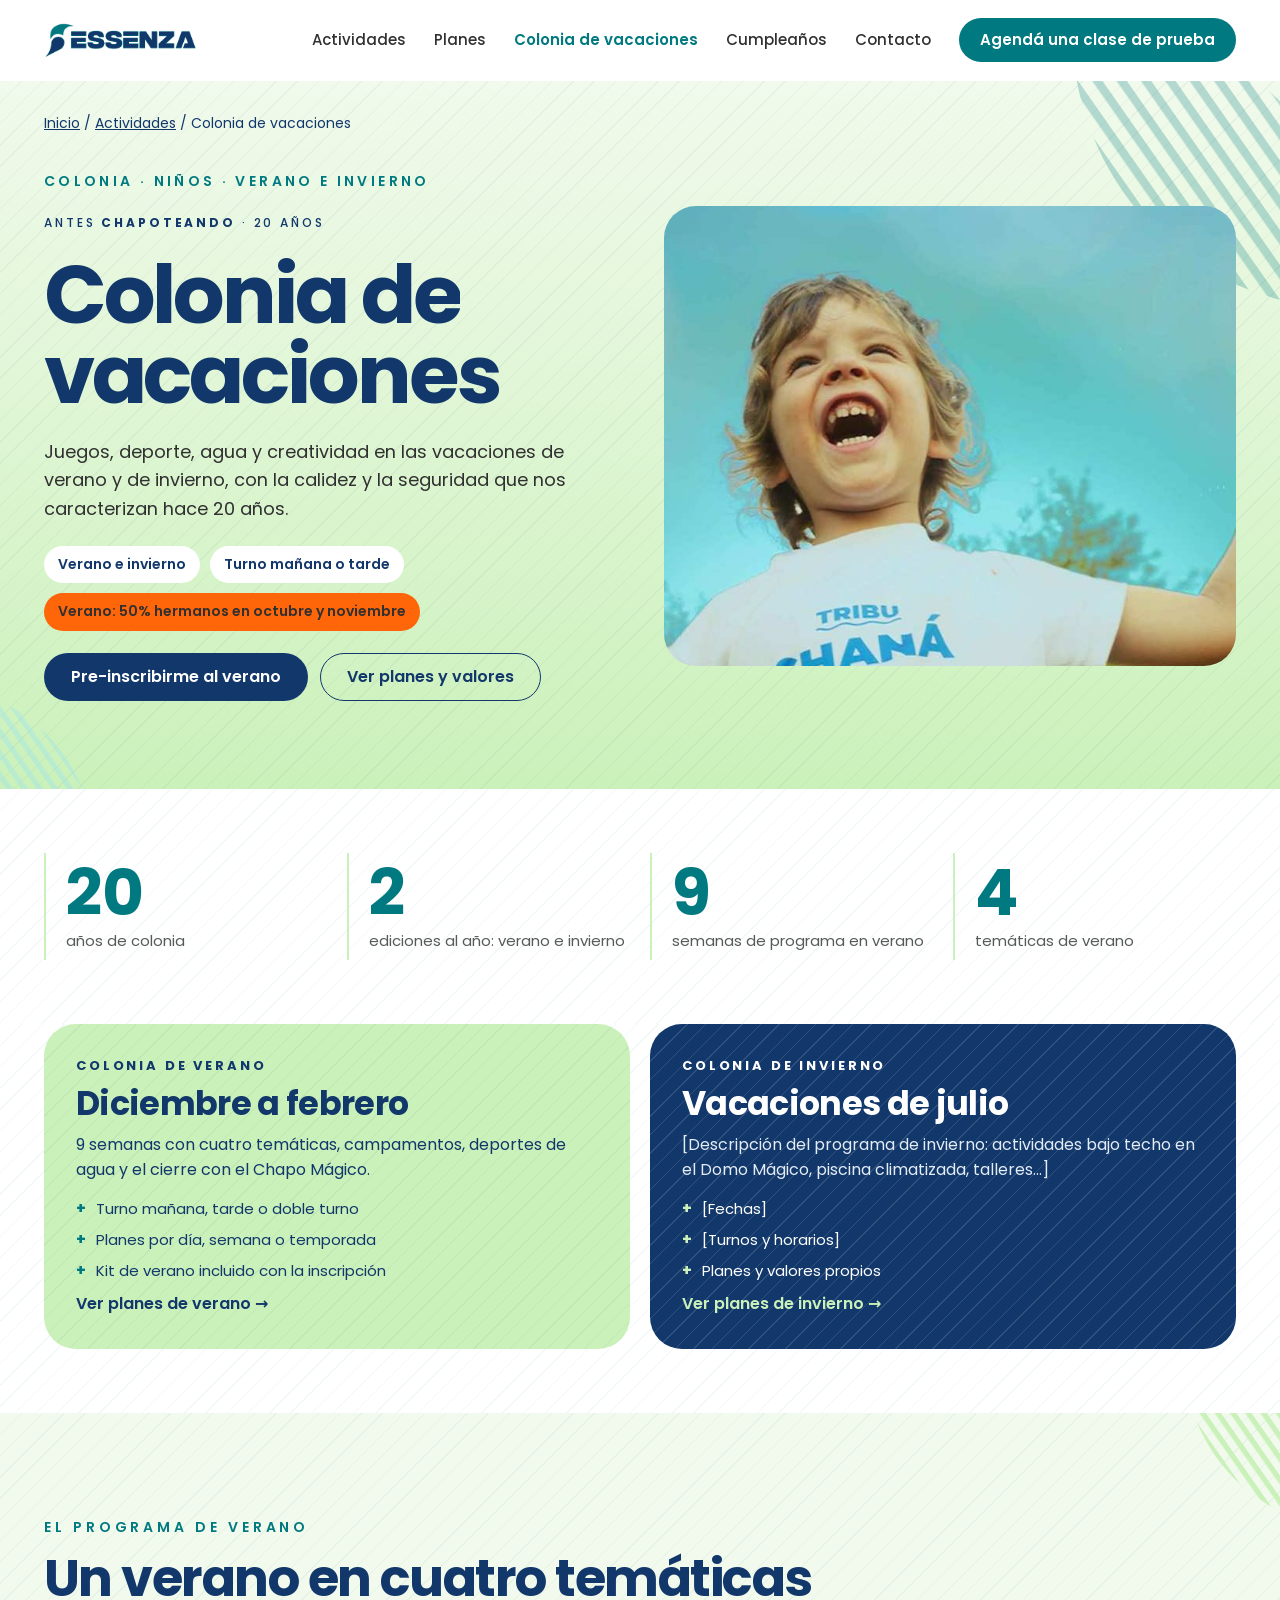
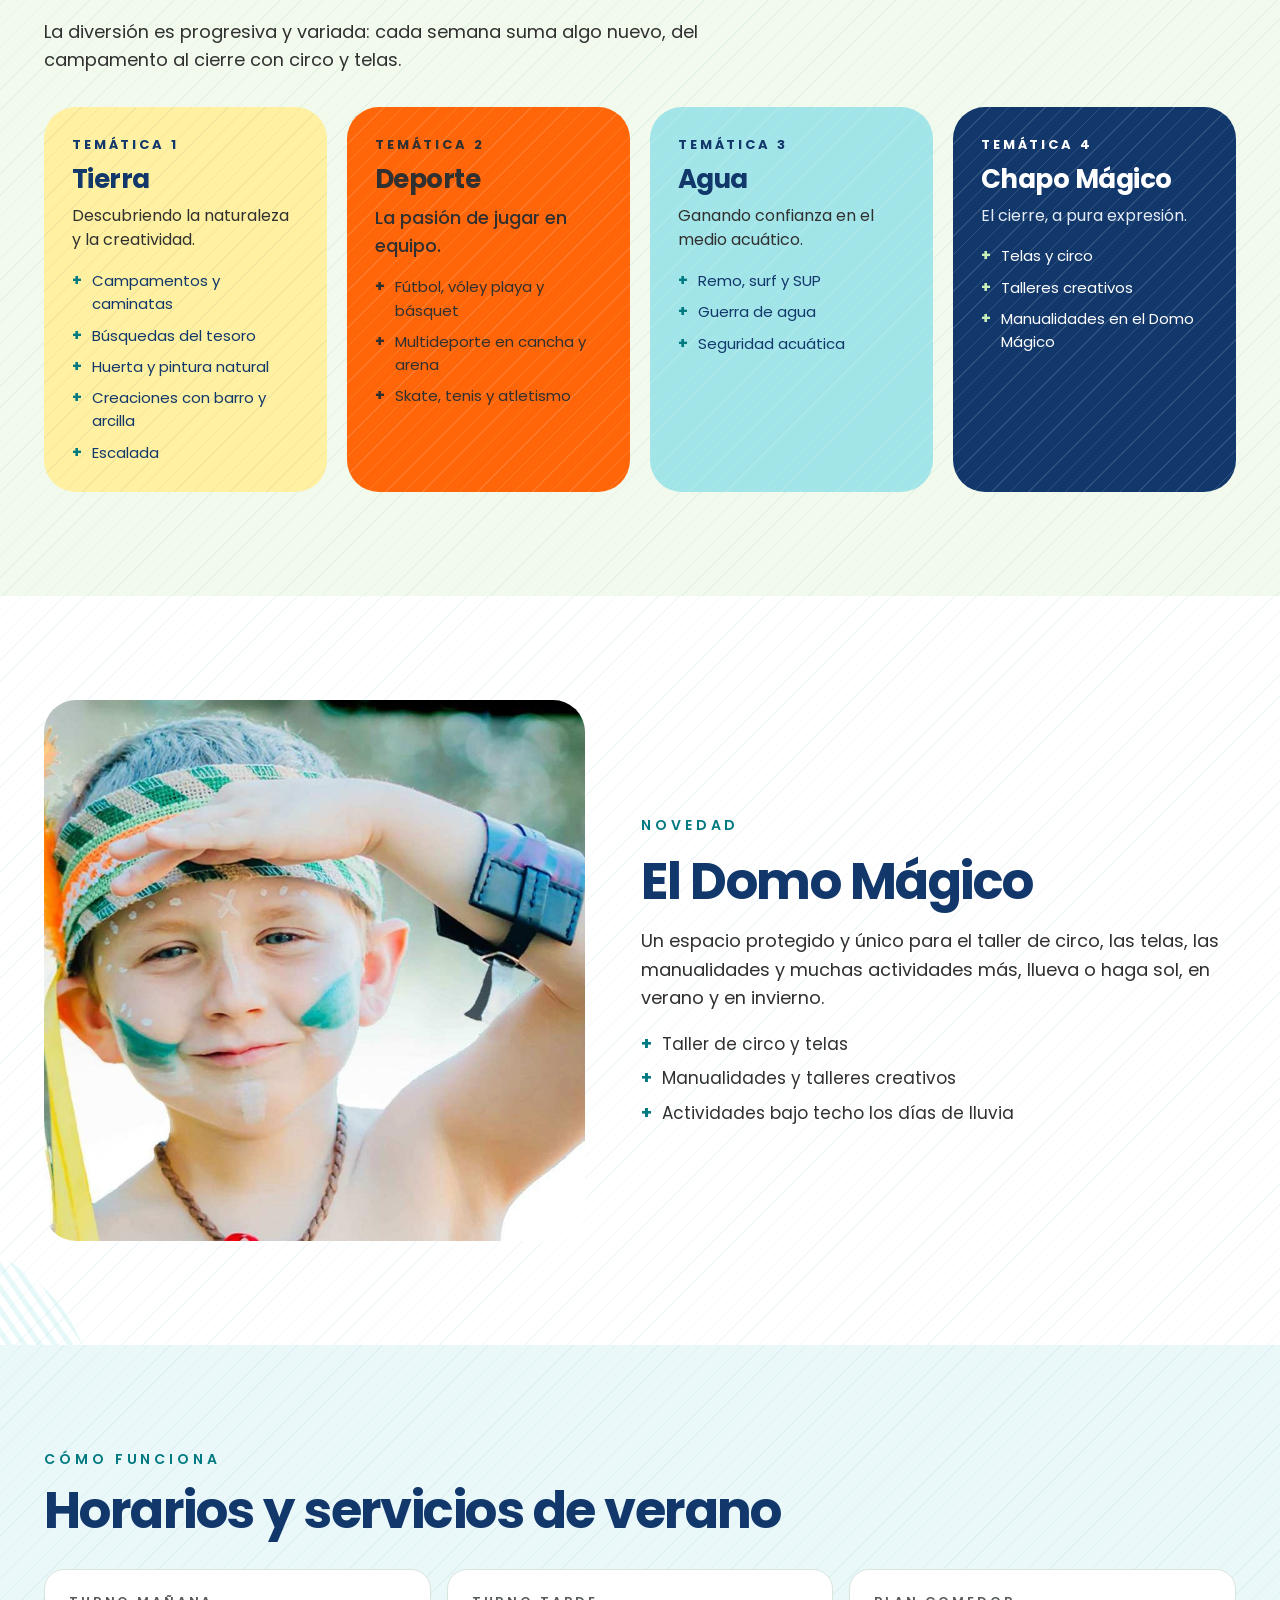
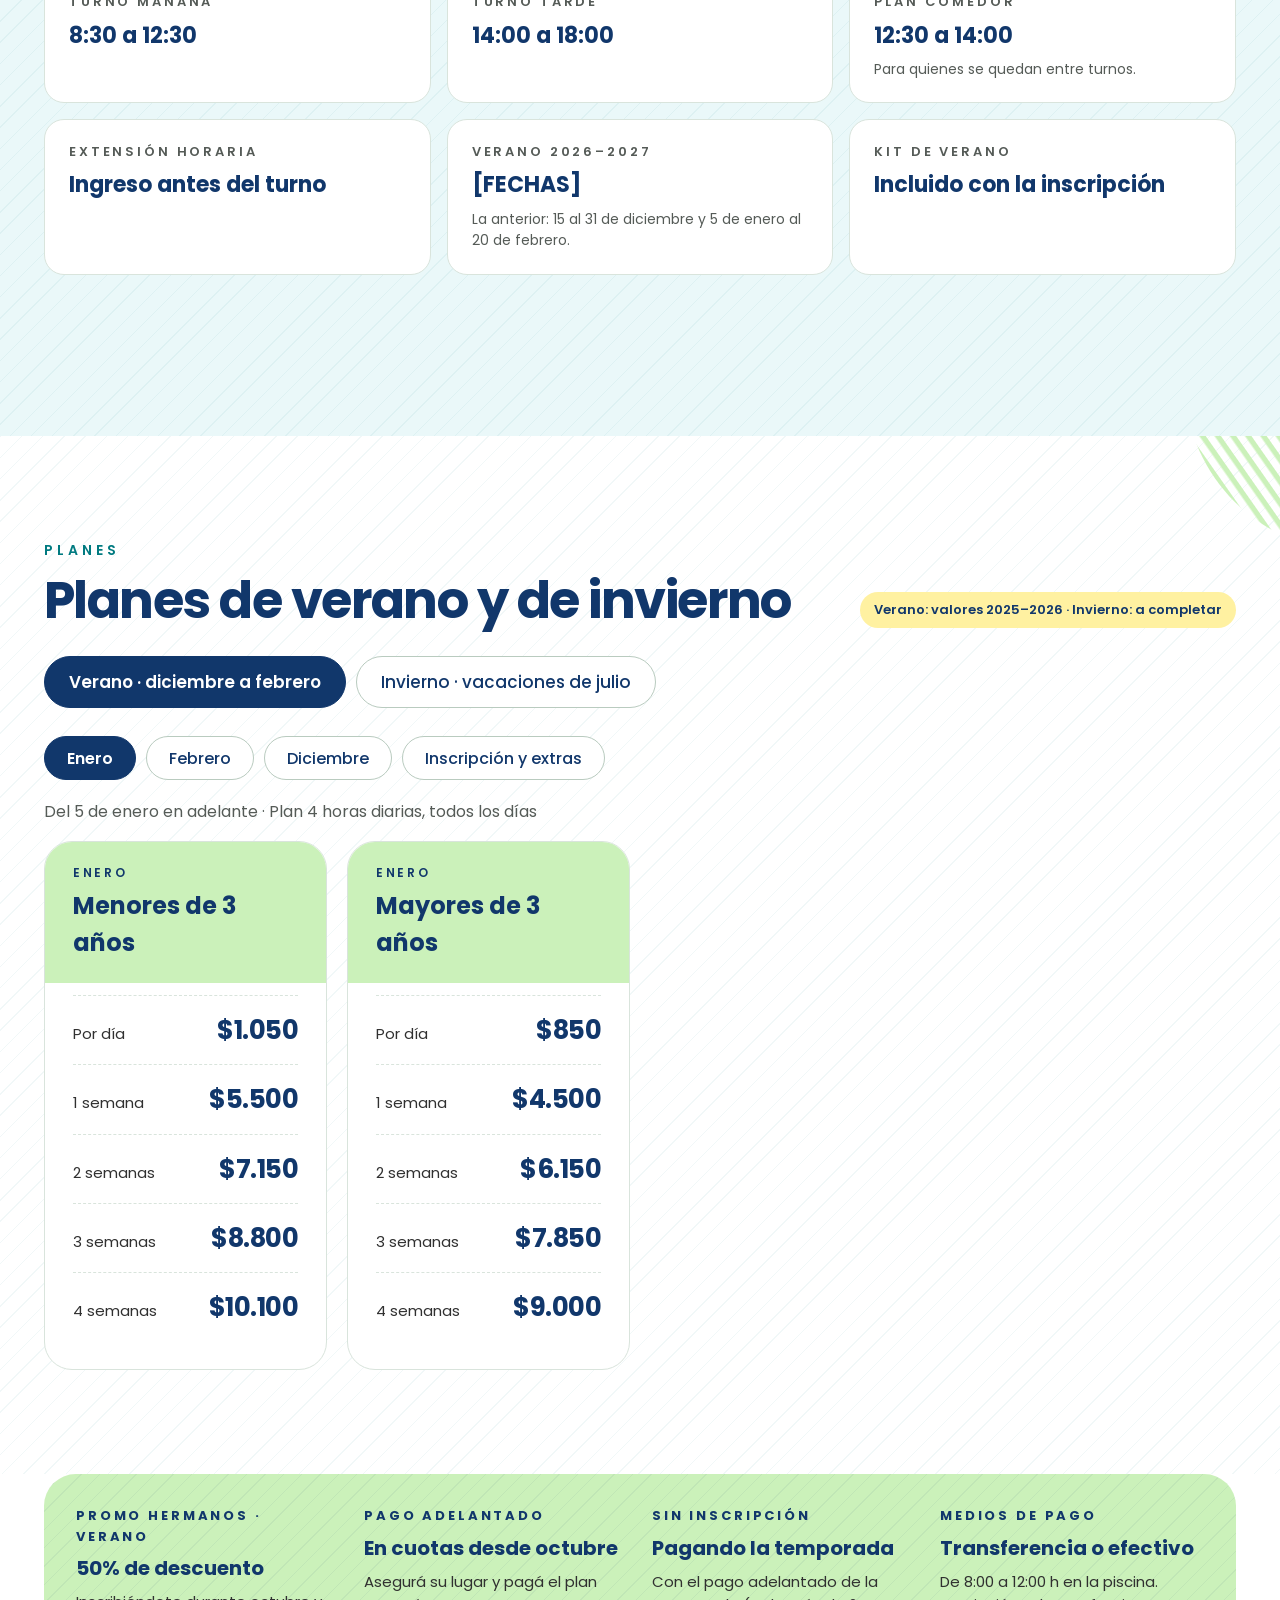
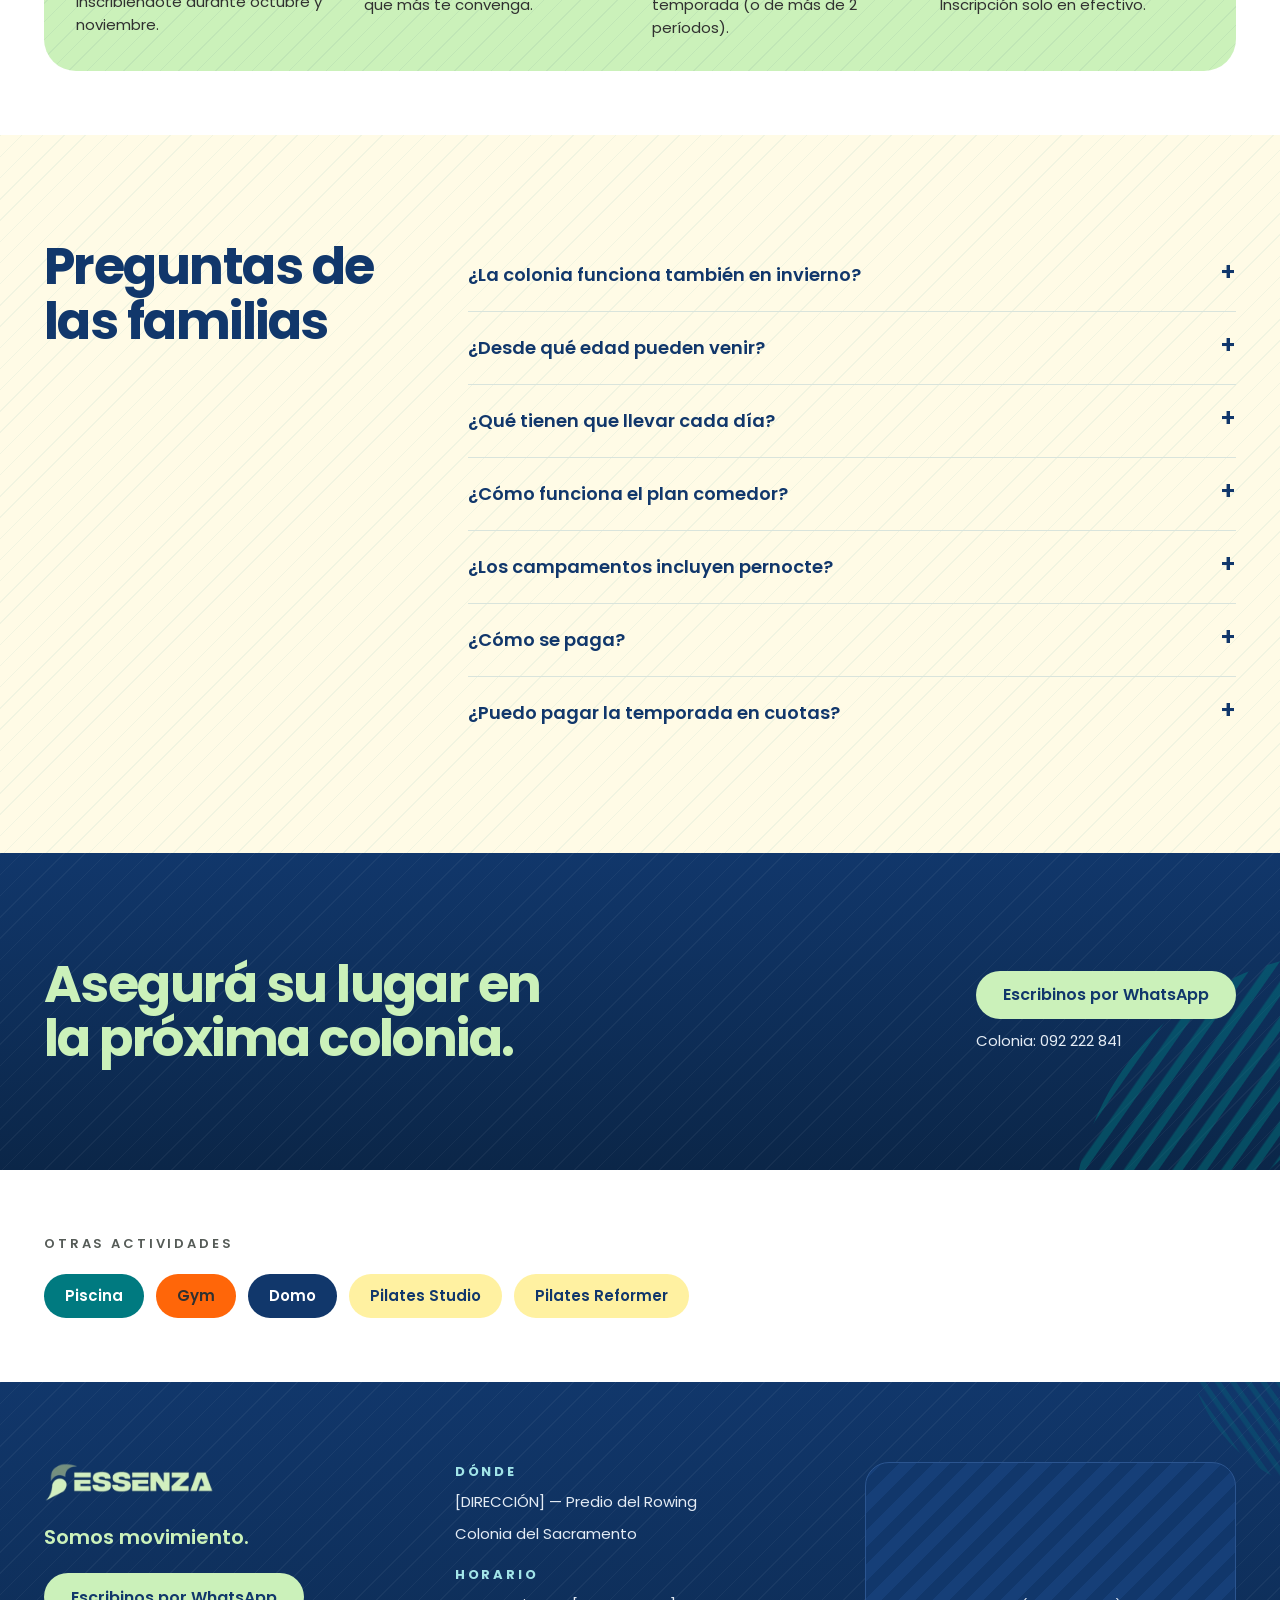
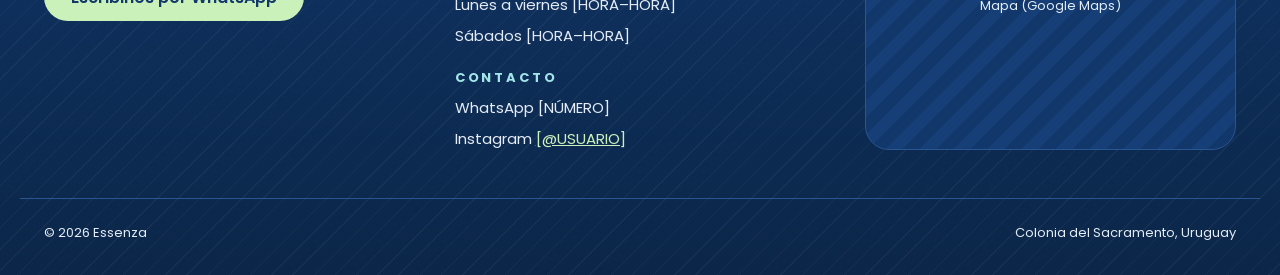
==== colonia.html @ e4f0377e "Colonia de vacaciones" ====
<!doctype html>
<html lang="es">
<head>
<meta charset="utf-8">
<meta name="viewport" content="width=device-width, initial-scale=1, viewport-fit=cover">
<title>Colonia de vacaciones · Essenza</title>
<meta name="description" content="Colonia de vacaciones de verano e invierno en Colonia del Sacramento: 20 años de juegos, deporte, agua y creatividad. Turno mañana o tarde, comedor y campamentos.">
<meta name="theme-color" content="#11376B">
<link rel="preconnect" href="https://fonts.googleapis.com">
<link rel="preconnect" href="https://fonts.gstatic.com" crossorigin>
<link rel="stylesheet" href="https://fonts.googleapis.com/css2?family=Poppins:wght@400;500;600;700&display=swap">
<link rel="stylesheet" href="css/styles.css">
</head>
<body>
<div class="site" data-precios="completos">
<header class="header">
  <nav class="wrap nav" aria-label="Principal">
    <a class="nav__logo" href="index.html" aria-label="Essenza, inicio"><img src="img/logo-essenza.png" alt="Essenza" width="160" height="38"></a>
    <button class="nav__toggle" type="button" aria-expanded="false" aria-controls="menu" aria-label="Abrir menú">
      <svg viewBox="0 0 24 24" width="22" height="22" fill="none" stroke="currentColor" stroke-width="2" stroke-linecap="round" aria-hidden="true"><path d="M4 7h16M4 12h16M4 17h16"/></svg>
    </button>
    <div class="nav__menu" id="menu">
      <a class="nav__link" href="index.html#actividades">Actividades</a>
      <a class="nav__link" href="planes.html">Planes</a>
      <a class="nav__link" href="colonia.html" aria-current="page">Colonia de vacaciones</a>
      <a class="nav__link" href="index.html#cumples">Cumpleaños</a>
      <a class="nav__link" href="#contacto">Contacto</a>
      <a class="btn btn--primary btn--sm" href="https://wa.me/598XXXXXXXX" target="_blank" rel="noopener">Agendá una clase de prueba</a>
    </div>
  </nav>
</header>
<main>
<section class="act-hero hero-colonia tex">
  <span class="leaf leaf--tr leaf--turquesa leaf--faint" aria-hidden="true"></span>
  <span class="leaf leaf--bl leaf--sm leaf--aqua leaf--soft" aria-hidden="true"></span>
  <div class="wrap">
    <p class="crumbs"><a href="index.html">Inicio</a> / <a href="index.html#actividades">Actividades</a> / Colonia de vacaciones</p>
    <div class="act-hero__grid">
      <div class="act-hero__text">
        <span class="act-hero__kicker fade-in">Colonia · Niños · Verano e invierno</span>
        <span class="antes fade-in">Antes <b>Chapoteando</b> · 20 años</span>
        <h1 class="act-hero__title split" style="font-size: clamp(46px, 6.4vw, 92px)"><span class="w"><span>Colonia</span></span> <span class="w"><span style="animation-delay: .1s">de</span></span> <span class="w"><span style="animation-delay: .17s">vacaciones</span></span></h1>
        <p class="lead fade-in">Juegos, deporte, agua y creatividad en las vacaciones de verano y de invierno, con la calidez y la seguridad que nos caracterizan hace 20 años.</p>
        <div class="pills fade-in"><span>Verano e invierno</span><span>Turno mañana o tarde</span><span class="is-gift">Verano: 50% hermanos en octubre y noviembre</span></div>
        <div class="hero__ctas fade-in">
          <a class="btn btn--azul" href="https://wa.me/59892222841" target="_blank" rel="noopener">Pre-inscribirme al verano</a>
          <a class="btn btn--outline" href="#planes">Ver planes y valores</a>
        </div>
      </div>
      <div class="act-hero__photo fade-in"><img src="img/colonia-risa.jpg" alt="Niño riéndose a carcajadas con la remera de la colonia" data-px="0.08"></div>
    </div>
  </div>
</section>

<section class="section--tight tex">
  <div class="wrap stats">
    <div data-reveal="1"><b>20</b><span>años de colonia</span></div>
    <div data-reveal="2"><b>2</b><span>ediciones al año: verano e invierno</span></div>
    <div data-reveal="3"><b>9</b><span>semanas de programa en verano</span></div>
    <div data-reveal="4"><b>4</b><span>temáticas de verano</span></div>
  </div>
</section>

<section class="section--tight tex" style="padding-top: 0">
  <div class="wrap duo">
    <div class="tile tile--verde-t lined-dark edition" data-reveal="1">
      <span class="tile__kicker">Colonia de verano</span>
      <h3>Diciembre a febrero</h3>
      <p>9 semanas con cuatro temáticas, campamentos, deportes de agua y el cierre con el Chapo Mágico.</p>
      <ul class="ticks"><li>Turno mañana, tarde o doble turno</li><li>Planes por día, semana o temporada</li><li>Kit de verano incluido con la inscripción</li></ul>
      <a class="link-arrow" href="#planes">Ver planes de verano <span class="arrow" aria-hidden="true">→</span></a>
    </div>
    <div class="tile tile--azul-t lined edition" data-reveal="2">
      <span class="tile__kicker">Colonia de invierno</span>
      <h3>Vacaciones de julio</h3>
      <p>[Descripción del programa de invierno: actividades bajo techo en el Domo Mágico, piscina climatizada, talleres…]</p>
      <ul class="ticks"><li>[Fechas]</li><li>[Turnos y horarios]</li><li>Planes y valores propios</li></ul>
      <a class="link-arrow" href="#planes" style="color: var(--verde)">Ver planes de invierno <span class="arrow" aria-hidden="true">→</span></a>
    </div>
  </div>
</section>

<section class="section bg-verde-claro tex">
  <span class="leaf leaf--tr leaf--sm leaf--verde" aria-hidden="true"></span>
  <div class="wrap stack">
    <div class="head" data-reveal="1">
      <p class="eyebrow">El programa de verano</p>
      <h2 class="h2">Un verano en cuatro temáticas</h2>
      <p class="lead">La diversión es progresiva y variada: cada semana suma algo nuevo, del campamento al cierre con circo y telas.</p>
    </div>
    <div class="themes"><div class="tile tile--amarillo lined-dark" data-reveal="1"><span class="tile__kicker">Temática 1</span><h3>Tierra</h3><p>Descubriendo la naturaleza y la creatividad.</p><ul class="ticks"><li>Campamentos y caminatas</li><li>Búsquedas del tesoro</li><li>Huerta y pintura natural</li><li>Creaciones con barro y arcilla</li><li>Escalada</li></ul></div><div class="tile tile--naranja lined" data-reveal="2"><span class="tile__kicker">Temática 2</span><h3>Deporte</h3><p>La pasión de jugar en equipo.</p><ul class="ticks"><li>Fútbol, vóley playa y básquet</li><li>Multideporte en cancha y arena</li><li>Skate, tenis y atletismo</li></ul></div><div class="tile tile--aqua lined" data-reveal="3"><span class="tile__kicker">Temática 3</span><h3>Agua</h3><p>Ganando confianza en el medio acuático.</p><ul class="ticks"><li>Remo, surf y SUP</li><li>Guerra de agua</li><li>Seguridad acuática</li></ul></div><div class="tile tile--azul-t lined" data-reveal="4"><span class="tile__kicker">Temática 4</span><h3>Chapo Mágico</h3><p>El cierre, a pura expresión.</p><ul class="ticks"><li>Telas y circo</li><li>Talleres creativos</li><li>Manualidades en el Domo Mágico</li></ul></div></div>
  </div>
</section>

<section class="section tex">
  <span class="leaf leaf--bl leaf--sm leaf--aqua leaf--faint" aria-hidden="true"></span>
  <div class="wrap feature">
    <div class="feature__img" data-reveal="1"><img src="img/colonia-pintura.jpg" alt="Niño con la cara pintada y una vincha de colores" loading="lazy"></div>
    <div class="stack" style="gap: 18px" data-reveal="2">
      <p class="eyebrow">Novedad</p>
      <h2 class="h2">El Domo Mágico</h2>
      <p class="lead">Un espacio protegido y único para el taller de circo, las telas, las manualidades y muchas actividades más, llueva o haga sol, en verano y en invierno.</p>
      <ul class="ticks" style="font-size: 17px"><li>Taller de circo y telas</li><li>Manualidades y talleres creativos</li><li>Actividades bajo techo los días de lluvia</li></ul>
    </div>
  </div>
</section>

<section class="section bg-aqua-claro tex">
  <div class="wrap stack">
    <div class="head" data-reveal="1">
      <p class="eyebrow">Cómo funciona</p>
      <h2 class="h2">Horarios y servicios de verano</h2>
    </div>
    <div class="infos">
      <div class="info" data-reveal="1"><span class="side__label">Turno mañana</span><b>8:30 a 12:30</b></div>
      <div class="info" data-reveal="2"><span class="side__label">Turno tarde</span><b>14:00 a 18:00</b></div>
      <div class="info" data-reveal="3"><span class="side__label">Plan comedor</span><b>12:30 a 14:00</b><span class="muted">Para quienes se quedan entre turnos.</span></div>
      <div class="info" data-reveal="1"><span class="side__label">Extensión horaria</span><b>Ingreso antes del turno</b></div>
      <div class="info" data-reveal="2"><span class="side__label">Verano 2026–2027</span><b>[FECHAS]</b><span class="muted">La anterior: 15 al 31 de diciembre y 5 de enero al 20 de febrero.</span></div>
      <div class="info" data-reveal="3"><span class="side__label">Kit de verano</span><b>Incluido con la inscripción</b></div>
    </div>
    <p class="muted" data-reveal="1">La colonia de invierno tiene sus propios horarios: [completar]. Dirección de la colonia: <strong style="color: var(--azul)">Prof. Rosario Guillot</strong></p>
  </div>
</section>

<section class="section tex" id="planes">
  <span class="leaf leaf--tr leaf--sm leaf--verde" aria-hidden="true"></span>
  <div class="wrap stack" style="gap: 28px">
    <div class="head head--row" data-reveal="1">
      <div class="head"><p class="eyebrow">Planes</p><h2 class="h2">Planes de verano y de invierno</h2></div>
      <!-- TODO: reemplazar por los valores 2026–2027. Mientras tanto se muestran los de la temporada anterior como referencia. -->
      <span class="tag-warn">Verano: valores 2025–2026 · Invierno: a completar</span>
    </div>
    <div class="chips" role="tablist" aria-label="Edición de la colonia" data-reveal="2">
      <button class="chip chip--lg" type="button" role="tab" id="tab-verano" aria-selected="true" aria-controls="panel-verano" tabindex="0">Verano · diciembre a febrero</button>
      <button class="chip chip--lg" type="button" role="tab" id="tab-invierno" aria-selected="false" aria-controls="panel-invierno" tabindex="-1">Invierno · vacaciones de julio</button>
    </div>
    <div data-reveal="3">
      <div id="panel-verano" role="tabpanel" aria-labelledby="tab-verano" class="stack" style="gap: 20px">
        <div class="chips" role="tablist" aria-label="Planes de verano"><button class="chip" type="button" role="tab" id="tab-enero" aria-selected="true" aria-controls="panel-enero" tabindex="0">Enero</button><button class="chip" type="button" role="tab" id="tab-febrero" aria-selected="false" aria-controls="panel-febrero" tabindex="-1">Febrero</button><button class="chip" type="button" role="tab" id="tab-diciembre" aria-selected="false" aria-controls="panel-diciembre" tabindex="-1">Diciembre</button><button class="chip" type="button" role="tab" id="tab-extras" aria-selected="false" aria-controls="panel-extras" tabindex="-1">Inscripción y extras</button></div>
<div id="panel-enero" role="tabpanel" aria-labelledby="tab-enero"><p class="muted" style="margin-bottom: 16px">Del 5 de enero en adelante · Plan 4 horas diarias, todos los días</p><div class="price-grid"><div class="price-card"><div class="price-card__head bg-colonia"><span>Enero</span><strong>Menores de 3 años</strong></div><div class="price-card__body"><div class="rows p-full"><div><span>Por día</span><b>$1.050</b></div><div><span>1 semana</span><b>$5.500</b></div><div><span>2 semanas</span><b>$7.150</b></div><div><span>3 semanas</span><b>$8.800</b></div><div><span>4 semanas</span><b>$10.100</b></div></div><div class="rows p-from"><div><span>desde</span><b>$1.050</b></div></div><div class="rows p-hide"><div><span>Valores</span><b>Consultá</b></div></div></div></div><div class="price-card"><div class="price-card__head bg-colonia"><span>Enero</span><strong>Mayores de 3 años</strong></div><div class="price-card__body"><div class="rows p-full"><div><span>Por día</span><b>$850</b></div><div><span>1 semana</span><b>$4.500</b></div><div><span>2 semanas</span><b>$6.150</b></div><div><span>3 semanas</span><b>$7.850</b></div><div><span>4 semanas</span><b>$9.000</b></div></div><div class="rows p-from"><div><span>desde</span><b>$850</b></div></div><div class="rows p-hide"><div><span>Valores</span><b>Consultá</b></div></div></div></div></div></div>
<div id="panel-febrero" role="tabpanel" aria-labelledby="tab-febrero" hidden><p class="muted" style="margin-bottom: 16px">Hasta el 20 de febrero · Plan 4 horas diarias, todos los días</p><div class="price-grid"><div class="price-card"><div class="price-card__head bg-colonia"><span>Febrero</span><strong>Menores de 3 años</strong></div><div class="price-card__body"><div class="rows p-full"><div><span>Por día</span><b>$1.050</b></div><div><span>1 semana</span><b>$5.300</b></div><div><span>2 semanas</span><b>$6.900</b></div><div><span>3 semanas</span><b>$8.500</b></div></div><div class="rows p-from"><div><span>desde</span><b>$1.050</b></div></div><div class="rows p-hide"><div><span>Valores</span><b>Consultá</b></div></div></div></div><div class="price-card"><div class="price-card__head bg-colonia"><span>Febrero</span><strong>Mayores de 3 años</strong></div><div class="price-card__body"><div class="rows p-full"><div><span>Por día</span><b>$850</b></div><div><span>1 semana</span><b>$4.300</b></div><div><span>2 semanas</span><b>$5.950</b></div><div><span>3 semanas</span><b>$7.560</b></div></div><div class="rows p-from"><div><span>desde</span><b>$850</b></div></div><div class="rows p-hide"><div><span>Valores</span><b>Consultá</b></div></div></div></div></div></div>
<div id="panel-diciembre" role="tabpanel" aria-labelledby="tab-diciembre" hidden><p class="muted" style="margin-bottom: 16px">Del 15 al 31 de diciembre (no aplica el 25) · Todos los días</p><div class="price-grid"><div class="price-card"><div class="price-card__head bg-colonia"><span>Diciembre</span><strong>Menores de 3 años</strong></div><div class="price-card__body"><div class="rows p-full"><div><span>Turno (4 h por día)</span><b>$6.500</b></div><div><span>Turno y medio</span><b>$9.750</b></div><div><span>Doble turno</span><b>$12.000</b></div></div><div class="rows p-from"><div><span>desde</span><b>$6.500</b></div></div><div class="rows p-hide"><div><span>Valores</span><b>Consultá</b></div></div></div></div><div class="price-card"><div class="price-card__head bg-colonia"><span>Diciembre</span><strong>Mayores de 3 años</strong></div><div class="price-card__body"><div class="rows p-full"><div><span>Turno (4 h por día)</span><b>$5.400</b></div><div><span>Turno y medio</span><b>$8.100</b></div><div><span>Doble turno</span><b>$9.000</b></div></div><div class="rows p-from"><div><span>desde</span><b>$5.400</b></div></div><div class="rows p-hide"><div><span>Valores</span><b>Consultá</b></div></div></div></div></div></div>
<div id="panel-extras" role="tabpanel" aria-labelledby="tab-extras" hidden><p class="muted" style="margin-bottom: 16px">La inscripción de verano incluye el kit de verano</p><div class="price-grid"><div class="price-card"><div class="price-card__head bg-colonia"><span>Inscripción y extras</span><strong>Inscripción y matrícula</strong></div><div class="price-card__body"><div class="rows p-full"><div><span>Noviembre · socios</span><b>$1.500</b></div><div><span>Noviembre · no socios</span><b>$1.800</b></div><div><span>Hasta el 15/12</span><b>$1.800</b></div><div><span>Hasta el 30/12</span><b>$1.950</b></div><div><span>Enero</span><b>$2.100</b></div></div><div class="rows p-from"><div><span>desde</span><b>$1.500</b></div></div><div class="rows p-hide"><div><span>Valores</span><b>Consultá</b></div></div></div></div><div class="price-card"><div class="price-card__head bg-colonia"><span>Inscripción y extras</span><strong>Plan comedor</strong></div><div class="price-card__body"><div class="rows p-full"><div><span>Durante diciembre</span><b>$1.100</b></div><div><span>Mensual</span><b>$2.200</b></div><div><span>Toda la temporada</span><b>$3.800</b></div></div><div class="rows p-from"><div><span>desde</span><b>$1.100</b></div></div><div class="rows p-hide"><div><span>Valores</span><b>Consultá</b></div></div></div></div><div class="price-card"><div class="price-card__head bg-colonia"><span>Inscripción y extras</span><strong>Extensión horaria</strong></div><div class="price-card__body"><div class="rows p-full"><div><span>Ingreso antes del turno</span><b>$1.600</b></div></div><div class="rows p-from"><div><span>desde</span><b>$1.600</b></div></div><div class="rows p-hide"><div><span>Valores</span><b>Consultá</b></div></div></div></div></div></div>
      </div>
      <div id="panel-invierno" role="tabpanel" aria-labelledby="tab-invierno" hidden>
        <p class="muted" style="margin-bottom: 16px">Vacaciones de julio · [FECHAS] · [HORARIOS]</p>
        <div class="price-grid"><div class="price-card"><div class="price-card__head bg-bienestar"><span>Invierno</span><strong>Por día</strong></div><div class="price-card__body"><div class="rows"><div><span>Menores de 3 años</span><b>[—]</b></div><div><span>Mayores de 3 años</span><b>[—]</b></div></div></div></div><div class="price-card"><div class="price-card__head bg-bienestar"><span>Invierno</span><strong>Por semana</strong></div><div class="price-card__body"><div class="rows"><div><span>Menores de 3 años</span><b>[—]</b></div><div><span>Mayores de 3 años</span><b>[—]</b></div></div></div></div><div class="price-card"><div class="price-card__head bg-bienestar"><span>Invierno</span><strong>Toda la edición</strong></div><div class="price-card__body"><div class="rows"><div><span>Menores de 3 años</span><b>[—]</b></div><div><span>Mayores de 3 años</span><b>[—]</b></div></div></div></div></div>
      </div>
    </div>
  </div>
</section>

<section class="section--tight" style="padding-top: 0">
  <div class="wrap">
    <div class="pay lined-dark" data-reveal="1">
      <div class="pay__item"><span class="tile__kicker">Promo hermanos · verano</span><strong>50% de descuento</strong><span>Inscribiéndote durante octubre y noviembre.</span></div>
      <div class="pay__item"><span class="tile__kicker">Pago adelantado</span><strong>En cuotas desde octubre</strong><span>Asegurá su lugar y pagá el plan que más te convenga.</span></div>
      <div class="pay__item"><span class="tile__kicker">Sin inscripción</span><strong>Pagando la temporada</strong><span>Con el pago adelantado de la temporada (o de más de 2 períodos).</span></div>
      <div class="pay__item"><span class="tile__kicker">Medios de pago</span><strong>Transferencia o efectivo</strong><span>De 8:00 a 12:00 h en la piscina. Inscripción solo en efectivo.</span></div>
    </div>
  </div>
</section>

<section class="section bg-amarillo-claro tex">
  <div class="wrap faq-row">
    <h2 class="h2" data-reveal="1">Preguntas de las familias</h2>
    <div class="faq" data-reveal="2"><details><summary>¿La colonia funciona también en invierno?<span class="plus" aria-hidden="true">+</span></summary><p>Sí: en las vacaciones de julio, con planes, horarios y valores propios. [Fechas de la próxima edición]</p></details><details><summary>¿Desde qué edad pueden venir?<span class="plus" aria-hidden="true">+</span></summary><p>[Edad mínima y máxima]. Hay planes para menores y para mayores de 3 años.</p></details><details><summary>¿Qué tienen que llevar cada día?<span class="plus" aria-hidden="true">+</span></summary><p>[Mochila con malla, toalla, gorro, protector solar, muda de ropa…]</p></details><details><summary>¿Cómo funciona el plan comedor?<span class="plus" aria-hidden="true">+</span></summary><p>Es de 12:30 a 14:00, para quienes se quedan entre turnos o hacen doble turno. [Si se ofrece comida o se trae vianda]</p></details><details><summary>¿Los campamentos incluyen pernocte?<span class="plus" aria-hidden="true">+</span></summary><p>[Detalle de los campamentos]</p></details><details><summary>¿Cómo se paga?<span class="plus" aria-hidden="true">+</span></summary><p>Por transferencia bancaria o en efectivo, de 8:00 a 12:00 h en la piscina. La inscripción se abona únicamente en efectivo.</p></details><details><summary>¿Puedo pagar la temporada en cuotas?<span class="plus" aria-hidden="true">+</span></summary><p>Sí: con el plan de pago adelantado podés abonar en cuotas el plan que más te convenga. Las cuotas empiezan a pagarse en octubre.</p></details></div>
  </div>
</section>

<section class="section section--azul tex">
  <span class="leaf leaf--br leaf--turquesa leaf--soft" aria-hidden="true"></span>
  <div class="wrap cta-row">
    <h2 class="h2" data-reveal="1">Asegurá su lugar en la próxima colonia.</h2>
    <div class="stack" style="gap: 10px; align-items: flex-start" data-reveal="2">
      <a class="btn btn--verde" href="https://wa.me/59892222841" target="_blank" rel="noopener">Escribinos por WhatsApp</a>
      <span style="color: var(--azul-claro); font-size: 15px">Colonia: 092 222 841</span>
    </div>
  </div>
</section>

<section class="section--tight">
  <div class="wrap stack" style="gap: 20px">
    <span class="side__label">Otras actividades</span>
    <div class="others"><a class="btn btn--sm bg-natacion" href="piscina.html">Piscina</a><a class="btn btn--sm bg-entrenamiento" href="gym.html">Gym</a><a class="btn btn--sm bg-bienestar" href="domo.html">Domo</a><a class="btn btn--sm bg-pilates" href="pilates-studio.html">Pilates Studio</a><a class="btn btn--sm bg-pilates" href="pilates-reformer.html">Pilates Reformer</a></div>
  </div>
</section>
</main>
<footer class="footer tex" id="contacto">
  <span class="leaf leaf--tr leaf--sm leaf--turquesa leaf--faint" aria-hidden="true"></span>
  <div class="wrap footer__grid">
    <div class="footer__brand" data-reveal="1">
      <img src="img/logo-essenza-negativo.png" alt="Essenza" width="170" height="40">
      <p>Somos movimiento.</p>
      <a class="btn btn--verde" href="https://wa.me/598XXXXXXXX" target="_blank" rel="noopener">Escribinos por WhatsApp</a>
    </div>
    <div class="footer__info" data-reveal="2">
      <strong>Dónde</strong>
      <span>[DIRECCIÓN] — Predio del Rowing</span>
      <span>Colonia del Sacramento</span>
      <strong>Horario</strong>
      <span>Lunes a viernes [HORA–HORA]</span>
      <span>Sábados [HORA–HORA]</span>
      <strong>Contacto</strong>
      <span>WhatsApp [NÚMERO]</span>
      <span>Instagram <a href="https://instagram.com/" target="_blank" rel="noopener">[@USUARIO]</a></span>
    </div>
    <div class="footer__map ph--azul" data-reveal="3">
      <!-- TODO: reemplazar por el iframe de Google Maps del predio -->
      <span>Mapa (Google Maps)</span>
    </div>
  </div>
  <div class="wrap footer__bottom">
    <span>© 2026 Essenza</span>
    <span>Colonia del Sacramento, Uruguay</span>
  </div>
</footer>
</div>
<script src="js/main.js"></script>
</body>
</html>
---- css/styles.css ----
/* =========================================================
   ESSENZA — somos movimiento
   Hoja de estilos única del sitio.
   Paleta institucional: principales #CBF1BA / #007A80
   complementarios #A2E5E8 #11376B #FF6609 #303030 #FFF1A1
   ========================================================= */

/* Layout: columnas centradas de 1240px, bloques de color a todo el ancho,
   una sola zona oscura por página (azul institucional). */
:root {
  /* Marca */
  --verde: #CBF1BA;
  --turquesa: #007A80;
  --aqua: #A2E5E8;
  --azul: #11376B;
  --naranja: #FF6609;
  --grafito: #303030;
  --amarillo: #FFF1A1;

  /* Neutros derivados */
  --blanco: #FFFFFF;
  --suave: #F4FAF0;          /* verde muy pálido para franjas */
  --borde: #D9E4DC;
  --borde-fuerte: #B9CBBF;
  --texto-2: #555B57;        /* texto secundario (7:1 sobre blanco) */
  --azul-claro: #E4ECF5;     /* texto sobre azul */
  --azul-linea: #2B5590;

  /* Tintes claros de la paleta, para fondos de sección */
  --verde-claro: #F1FAEC;
  --aqua-claro: #EAF8F9;
  --amarillo-claro: #FFFBE6;

  /* Profundos, solo para degradés de fondo (como en los posteos) */
  --azul-profundo: #0B2648;
  --grafito-profundo: #1A1A1A;

  /* Tipografía */
  --f: 'Poppins', system-ui, -apple-system, 'Segoe UI', Roboto, sans-serif;

  /* Medidas */
  --ancho: 1240px;
  --gutter: 24px;
  --radio: 28px;
  --ease: cubic-bezier(.16, .84, .3, 1);

  color-scheme: light;
}

*, *::before, *::after { box-sizing: border-box; }
html { scroll-behavior: smooth; }
body {
  margin: 0;
  font-family: var(--f);
  font-size: 16px;
  line-height: 1.55;
  color: var(--grafito);
  background: var(--blanco);
  -webkit-font-smoothing: antialiased;
}
img { max-width: 100%; display: block; }
a { color: var(--turquesa); }
a:hover { color: var(--azul); }
:focus-visible { outline: 3px solid var(--naranja); outline-offset: 3px; border-radius: 6px; }
h1, h2, h3 { text-wrap: balance; margin: 0; }
p { margin: 0; }
[hidden] { display: none !important; }

.site { overflow-x: clip; }
.wrap {
  max-width: var(--ancho);
  margin-inline: auto;
  padding-left: max(var(--gutter), env(safe-area-inset-left, 0px));
  padding-right: max(var(--gutter), env(safe-area-inset-right, 0px));
}
.sr-only { position: absolute; width: 1px; height: 1px; overflow: hidden; clip: rect(0 0 0 0); white-space: nowrap; }

/* ---------- Tipografía ---------- */
.eyebrow { font-size: 14px; font-weight: 600; letter-spacing: .28em; text-transform: uppercase; color: var(--turquesa); }
.h1 { font-size: clamp(42px, 6vw, 84px); line-height: 1.03; font-weight: 700; letter-spacing: -.03em; color: var(--azul); }
.h2 { font-size: clamp(30px, 4vw, 52px); line-height: 1.07; font-weight: 700; letter-spacing: -.03em; color: var(--azul); }
.h3 { font-size: 26px; line-height: 1.15; font-weight: 700; letter-spacing: -.02em; color: var(--azul); }
.lead { font-size: clamp(17px, 1.4vw, 19px); line-height: 1.6; max-width: 60ch; }
.muted { color: var(--texto-2); }
.acento { color: var(--turquesa); }
.head { display: flex; flex-direction: column; gap: 12px; }
.head--row { flex-direction: row; flex-wrap: wrap; justify-content: space-between; align-items: flex-end; gap: 16px; }

/* ---------- Botones ---------- */
.btn {
  display: inline-flex; align-items: center; justify-content: center; gap: 8px;
  min-height: 48px; padding: 12px 26px; border-radius: 999px;
  font: 600 16px/1.2 var(--f); text-decoration: none; cursor: pointer;
  border: 1.5px solid transparent;
  transition: transform .25s var(--ease), box-shadow .25s var(--ease), background-color .25s;
}
.btn:hover { transform: translateY(-2px); box-shadow: 0 10px 24px -10px rgba(17, 55, 107, .5); }
.btn--primary { background: var(--turquesa); color: var(--blanco); }
.btn--primary:hover { color: var(--blanco); background: #006A6F; }
.btn--outline { border-color: var(--azul); color: var(--azul); background: transparent; }
.btn--outline:hover { color: var(--azul); }
.btn--azul { background: var(--azul); color: var(--blanco); }
.btn--azul:hover { color: var(--blanco); }
.btn--verde { background: var(--verde); color: var(--azul); }
.btn--verde:hover { color: var(--azul); }
.btn--grafito { background: var(--grafito); color: var(--blanco); }
.btn--grafito:hover { color: var(--blanco); }
.btn--sm { min-height: 44px; padding: 10px 20px; font-size: 15px; }
.link-arrow { font-weight: 600; text-decoration: none; }
.arrow { display: inline-block; transition: transform .3s var(--ease); }
a:hover .arrow { transform: translateX(6px); }

/* ---------- Cabecera ---------- */
.header {
  position: sticky; top: env(safe-area-inset-top, 0px); z-index: 50;
  background: rgba(255, 255, 255, .95);
  -webkit-backdrop-filter: saturate(1.4) blur(10px); backdrop-filter: saturate(1.4) blur(10px);
  border-bottom: 1px solid transparent;
  transition: box-shadow .3s, border-color .3s;
}
.header.is-scrolled { border-color: var(--borde); box-shadow: 0 8px 24px -16px rgba(17, 55, 107, .35); }
.nav { display: flex; align-items: center; justify-content: space-between; gap: 16px; padding-block: 18px; transition: padding .3s var(--ease); }
.header.is-scrolled .nav { padding-block: 10px; }
.nav__logo img { height: 36px; width: auto; transition: height .3s var(--ease); }
.header.is-scrolled .nav__logo img { height: 28px; }
.nav__menu { display: flex; align-items: center; gap: 8px 28px; }
.nav__link { color: var(--grafito); text-decoration: none; font-size: 15px; font-weight: 500; }
.nav__link[aria-current="page"] { color: var(--turquesa); font-weight: 600; }
.nav__toggle {
  display: none; width: 48px; height: 48px; border-radius: 50%;
  border: 1.5px solid var(--borde-fuerte); background: var(--blanco); color: var(--azul); cursor: pointer;
  align-items: center; justify-content: center;
}
@media (max-width: 960px) {
  .nav__toggle { display: inline-flex; }
  .nav__menu {
    position: absolute; left: 0; right: 0; top: 100%;
    flex-direction: column; align-items: stretch; gap: 0;
    background: var(--blanco); border-bottom: 1px solid var(--borde);
    padding: 8px max(var(--gutter), env(safe-area-inset-right, 0px)) 24px max(var(--gutter), env(safe-area-inset-left, 0px));
    box-shadow: 0 24px 32px -24px rgba(17, 55, 107, .35);
    display: none;
  }
  .nav__menu.is-open { display: flex; }
  .nav__link { padding: 14px 0; border-bottom: 1px solid var(--borde); font-size: 17px; }
  .nav__menu .btn { margin-top: 16px; }
}

/* ---------- Secciones ---------- */
.section { padding-block: 104px; }
.section--tight { padding-block: 64px; }
.section--suave { background: var(--suave); border-top: 1px solid var(--borde); }
.section--azul { background: var(--azul); color: var(--blanco); }
.section--verde { background: var(--verde); }
.section--aqua { background: var(--aqua); }
.stack { display: flex; flex-direction: column; gap: 32px; }

/* ---------- Hero home ---------- */
/* Foto a todo el ancho con el texto encima. La foto se corre a la derecha
   para que las personas no queden debajo del texto; el velo azul asegura contraste. */
.hero {
  position: relative; overflow: hidden; isolation: isolate;
  background: var(--azul-profundo); color: var(--blanco);
  min-height: clamp(560px, 80vh, 780px); display: flex; align-items: center;
}
.hero__img { position: absolute; z-index: -2; top: -10%; left: 16%; width: 100%; height: 125%; object-fit: cover; object-position: 50% 30%; }
.hero__veil {
  position: absolute; inset: 0; z-index: -1;
  background:
    linear-gradient(90deg, rgba(11, 38, 72, .97) 0%, rgba(11, 38, 72, .9) 30%, rgba(17, 55, 107, .45) 56%, rgba(17, 55, 107, 0) 78%),
    linear-gradient(0deg, rgba(11, 38, 72, .6) 0%, rgba(11, 38, 72, 0) 35%);
}
.hero .wrap { width: 100%; padding-block: 96px 120px; }
.hero__text { display: flex; flex-direction: column; gap: 28px; max-width: 640px; }
.hero .eyebrow { color: var(--aqua); }
.hero .h1 { color: var(--blanco); }
.hero .h1 .acento { color: var(--verde); }
.hero .lead { color: var(--azul-claro); }
.hero__ctas { display: flex; flex-wrap: wrap; gap: 12px; }
.btn--ghost { border-color: rgba(255, 255, 255, .8); color: var(--blanco); background: transparent; }
.btn--ghost:hover { color: var(--blanco); background: rgba(255, 255, 255, .1); }
.badge {
  position: absolute; z-index: 1; right: max(48px, env(safe-area-inset-right, 0px)); bottom: 56px;
  width: 150px; height: 150px; border-radius: 50%;
  background: var(--verde); color: var(--azul); display: flex; align-items: center; justify-content: center;
}
.badge svg.badge__ring { position: absolute; inset: 0; }
@media (max-width: 860px) {
  .hero { min-height: 0; align-items: flex-end; }
  .hero__img { left: 0; }
  .hero__veil { background: linear-gradient(0deg, rgba(11, 38, 72, .95) 0%, rgba(11, 38, 72, .78) 55%, rgba(11, 38, 72, .45) 100%); }
  .hero .wrap { padding-block: 120px 64px; }
  .badge { right: 20px; top: 24px; bottom: auto; width: 104px; height: 104px; }
  .badge svg.badge__ring { width: 104px; height: 104px; }
  .badge > svg:last-child { width: 22px; height: 22px; }
}

/* Título palabra por palabra */
.split .w { display: inline-block; overflow: hidden; vertical-align: bottom; padding-bottom: .1em; margin-bottom: -.1em; }
.split .w > span { display: inline-block; }

/* ---------- Marquesina ---------- */
.marquee { background: var(--verde); color: var(--azul); overflow: hidden; padding-block: 22px; white-space: nowrap; }
.marquee__track { display: inline-flex; gap: 40px; font-size: clamp(20px, 2.4vw, 28px); font-weight: 600; }
.marquee__item { display: inline-flex; align-items: center; gap: 40px; }
.marquee__item svg { fill: var(--naranja); flex: none; }

/* ---------- Pilares ---------- */
.pillars { display: grid; grid-template-columns: repeat(3, minmax(0, 1fr)); gap: 20px; }
.pillar { border-radius: var(--radio); padding: 36px; min-height: 230px; display: flex; flex-direction: column; justify-content: flex-end; gap: 10px; }
.pillar h2 { font-size: 28px; font-weight: 700; letter-spacing: .06em; text-transform: uppercase; }
.pillar p { font-size: 17px; }
.pillar--turquesa { background: var(--turquesa); color: var(--blanco); }
.pillar--verde { background: var(--verde); color: var(--azul); }
.pillar--verde p { color: var(--grafito); }
.pillar--naranja { background: var(--naranja); color: var(--grafito); }
.pillar--naranja p { font-weight: 500; }
@media (max-width: 860px) { .pillars { grid-template-columns: 1fr; } .pillar { min-height: 0; } }

/* ---------- Filtro por público ---------- */
.chips { display: flex; flex-wrap: wrap; gap: 10px; }
.chip {
  min-height: 44px; padding: 10px 22px; border-radius: 999px; cursor: pointer;
  font: 500 16px/1.2 var(--f); color: var(--azul); background: var(--blanco);
  border: 1.5px solid var(--borde-fuerte);
  transition: background-color .25s, color .25s, border-color .25s;
}
.chip:hover { border-color: var(--azul); }
.chip[aria-pressed="true"], .chip[aria-selected="true"] { background: var(--azul); border-color: var(--azul); color: var(--blanco); font-weight: 600; }
.chip__dot { display: inline-block; width: 12px; height: 12px; border-radius: 50%; margin-right: 10px; border: 1px solid rgba(17, 55, 107, .3); vertical-align: -1px; }

/* ---------- Tarjetas de actividad ---------- */
.cards { display: grid; grid-template-columns: repeat(auto-fill, minmax(min(100%, 340px), 1fr)); gap: 24px; }
.card {
  display: flex; flex-direction: column; overflow: hidden;
  background: var(--blanco); border: 1px solid var(--borde); border-radius: var(--radio);
  color: var(--grafito); text-decoration: none;
  transition: transform .5s var(--ease), box-shadow .5s var(--ease);
}
.card:hover { color: var(--grafito); transform: translateY(-8px); box-shadow: 0 28px 56px -28px rgba(17, 55, 107, .45); }
.card__media { position: relative; height: 230px; overflow: hidden; }
.card__media img { width: 100%; height: 100%; object-fit: cover; transition: transform 1.2s var(--ease); }
.card:hover .card__media img { transform: scale(1.07); }
.card__tag { position: absolute; top: 16px; left: 16px; font-size: 12px; font-weight: 600; letter-spacing: .14em; text-transform: uppercase; padding: 7px 12px; border-radius: 999px; }
.card__body { display: flex; flex-direction: column; gap: 14px; padding: 26px 26px 30px; flex-grow: 1; }
.card__who { font-size: 13px; font-weight: 600; letter-spacing: .16em; text-transform: uppercase; color: var(--texto-2); }
.card__foot { margin-top: auto; padding-top: 14px; border-top: 1px solid var(--borde); display: flex; justify-content: space-between; align-items: baseline; gap: 12px; font-size: 15px; }
.card__foot .link-arrow { color: var(--turquesa); }
.ticks { list-style: none; margin: 0; padding: 0; display: flex; flex-direction: column; gap: 8px; font-size: 15px; }
.ticks li { display: flex; gap: 10px; align-items: baseline; }
.ticks li::before { content: "+"; color: var(--turquesa); font-weight: 700; }
.empty { padding: 24px; border: 1.5px dashed var(--borde-fuerte); border-radius: 16px; color: var(--texto-2); }

/* Colores por línea (igual que en los posteos de Instagram)
   Natación (antes Chapoteando) → turquesa
   Entrenamiento (antes Coco)   → naranja
   Bienestar (antes Domo del Río) → azul
   Pilates                       → amarillo (línea a definir) */
.bg-natacion { background-color: var(--turquesa); color: var(--blanco); }
.bg-entrenamiento { background-color: var(--naranja); color: var(--grafito); }
.bg-bienestar { background-color: var(--azul); color: var(--blanco); }
.bg-pilates { background-color: var(--amarillo); color: var(--azul); }
.btn.bg-natacion:hover, .btn.bg-bienestar:hover { color: var(--blanco); }
.btn.bg-entrenamiento:hover { color: var(--grafito); }
.btn.bg-pilates:hover { color: var(--azul); }
.antes { font-size: 12px; letter-spacing: .24em; text-transform: uppercase; font-weight: 500; }
.antes b { font-weight: 700; }

/* Marcador para foto pendiente */
.ph { width: 100%; height: 100%; display: flex; align-items: flex-end; padding: 16px; }
.ph span { background: var(--blanco); color: var(--grafito); font-size: 12px; padding: 6px 10px; border-radius: 6px; }
.ph--piscina { background: repeating-linear-gradient(135deg, #A2E5E8 0 12px, #B4EBED 12px 24px); }
.ph--domo { background: repeating-linear-gradient(135deg, #CBF1BA 0 12px, #D8F5CB 12px 24px); }
.ph--pilates { background: repeating-linear-gradient(135deg, #FFF1A1 0 12px, #FFF5B8 12px 24px); }
.ph--azul { background: repeating-linear-gradient(135deg, #163F78 0 12px, #11376B 12px 24px); }

/* ---------- Celebrar ---------- */
.celebrate { display: grid; grid-template-columns: minmax(0, 2fr) minmax(0, 1fr); gap: 20px; }
.celebrate__side { display: flex; flex-direction: column; gap: 20px; }
.tile { border-radius: 32px; padding: 32px; display: flex; flex-direction: column; gap: 10px; }
.tile--big { padding: 44px; gap: 16px; }
.tile__kicker { font-size: 13px; font-weight: 700; letter-spacing: .22em; text-transform: uppercase; }
.tile h3 { font-size: 28px; line-height: 1.1; font-weight: 700; letter-spacing: -.02em; }
.tile--big h3 { font-size: clamp(34px, 4vw, 46px); line-height: 1.02; letter-spacing: -.03em; }
.tile--naranja { background: var(--naranja); color: var(--grafito); }
.tile--naranja p { font-size: 18px; font-weight: 500; max-width: 52ch; }
.tile--amarillo { background: var(--amarillo); color: var(--azul); }
.tile--aqua { background: var(--aqua); color: var(--azul); }
.tile--amarillo p, .tile--aqua p { color: var(--grafito); }
.tile .btn, .tile .link-arrow { align-self: flex-start; }
.tile .link-arrow { color: var(--azul); }
.tags { display: flex; flex-wrap: wrap; gap: 10px; font-size: 14px; font-weight: 600; }
.tags span { background: var(--amarillo); padding: 8px 14px; border-radius: 999px; }
@media (max-width: 860px) { .celebrate { grid-template-columns: 1fr; } .tile--big { padding: 32px; } }

/* ---------- La mirada ---------- */
.mirada { display: grid; grid-template-columns: minmax(0, 3fr) minmax(0, 2fr); gap: 56px; align-items: center; }
.mirada .eyebrow { color: var(--aqua); }
.mirada__quote { font-size: clamp(30px, 4vw, 52px); line-height: 1.14; font-weight: 600; letter-spacing: -.02em; color: var(--verde); }
.mirada .lead { color: var(--azul-claro); }
.gratis { background: var(--verde); color: var(--azul); border-radius: 32px; padding: 36px; display: flex; flex-direction: column; gap: 18px; }
.gratis__item { display: flex; flex-direction: column; gap: 4px; }
.gratis__item + .gratis__item { border-top: 1px solid rgba(17, 55, 107, .25); padding-top: 18px; }
.gratis__item strong { font-size: 24px; font-weight: 700; }
.gratis__item span { font-size: 15px; color: var(--grafito); }
.gratis .btn { align-self: flex-start; }
@media (max-width: 860px) { .mirada { grid-template-columns: 1fr; gap: 40px; } }

/* ---------- Planes (teaser home) ---------- */
.minis { display: grid; grid-template-columns: repeat(4, minmax(0, 1fr)); gap: 20px; }
.mini { display: flex; flex-direction: column; gap: 10px; padding: 30px; border: 1px solid var(--borde); border-radius: var(--radio); background: var(--blanco); color: var(--grafito); text-decoration: none; transition: transform .5s var(--ease), box-shadow .5s var(--ease); }
.mini:hover { color: var(--grafito); transform: translateY(-8px); box-shadow: 0 28px 56px -28px rgba(17, 55, 107, .45); }
.mini--destacado { border: 2px solid var(--turquesa); background: var(--suave); }
.mini__kicker { font-size: 13px; font-weight: 600; letter-spacing: .16em; text-transform: uppercase; color: var(--texto-2); }
.mini__name { font-size: 22px; font-weight: 700; color: var(--azul); }
.mini__price { margin-top: auto; padding-top: 12px; font-size: 15px; color: var(--texto-2); }
.mini__price b { font-size: 34px; font-weight: 700; letter-spacing: -.02em; color: var(--azul); font-variant-numeric: tabular-nums; }
@media (max-width: 1000px) { .minis { grid-template-columns: repeat(2, minmax(0, 1fr)); } }
@media (max-width: 560px) { .minis { grid-template-columns: 1fr; } }

/* ---------- Pasos ---------- */
.steps-row { display: grid; grid-template-columns: minmax(0, 1fr) minmax(0, 2fr); gap: 40px; }
.steps { list-style: none; margin: 0; padding: 0; display: grid; grid-template-columns: repeat(3, minmax(0, 1fr)); gap: 28px; }
.steps li { display: flex; flex-direction: column; gap: 8px; }
.steps__n { font-size: 46px; font-weight: 700; color: var(--turquesa); line-height: 1; }
.steps strong { font-size: 18px; color: var(--azul); }
@media (max-width: 860px) { .steps-row { grid-template-columns: 1fr; } .steps { grid-template-columns: 1fr; } }

/* ---------- Pie ---------- */
.footer { background: var(--azul); color: var(--azul-claro); }
.footer__grid { display: grid; grid-template-columns: repeat(3, minmax(0, 1fr)); gap: 40px; padding-block: 80px 48px; }
.footer__brand { display: flex; flex-direction: column; gap: 20px; align-items: flex-start; }
.footer__brand img { height: 40px; width: auto; }
.footer__brand p { font-size: 20px; font-weight: 600; color: var(--verde); }
.footer__info { display: flex; flex-direction: column; gap: 8px; font-size: 15px; }
.footer__info strong { color: var(--aqua); font-size: 13px; letter-spacing: .22em; text-transform: uppercase; margin-top: 12px; }
.footer__info strong:first-child { margin-top: 0; }
.footer__map { min-height: 220px; border-radius: 24px; border: 1px solid var(--azul-linea); overflow: hidden; display: flex; align-items: center; justify-content: center; font-size: 13px; }
.footer__bottom { display: flex; flex-wrap: wrap; justify-content: space-between; gap: 12px; border-top: 1px solid var(--azul-linea); padding-block: 24px 32px; font-size: 13px; }
.footer a:not(.btn) { color: var(--verde); }
@media (max-width: 860px) { .footer__grid { grid-template-columns: 1fr; padding-block: 64px 40px; } }

/* =========================================================
   Páginas de actividad
   ========================================================= */
.act-hero { overflow: hidden; }
.act-hero .wrap { display: flex; flex-direction: column; gap: 36px; padding-block: 32px 88px; }
.crumbs { font-size: 14px; }
.crumbs a { color: inherit; }
.act-hero__grid { display: grid; grid-template-columns: minmax(0, 1fr) minmax(0, 1fr); gap: 48px; align-items: center; }
.act-hero__text { display: flex; flex-direction: column; gap: 22px; }
.act-hero__kicker { font-size: 14px; font-weight: 600; letter-spacing: .24em; text-transform: uppercase; }
.act-hero__title { font-size: clamp(52px, 8vw, 116px); line-height: .98; font-weight: 700; letter-spacing: -.04em; }
.act-hero__photo { height: 460px; border-radius: 32px; overflow: hidden; position: relative; }
.act-hero__photo img { position: absolute; left: 0; top: -8%; width: 100%; height: 116%; object-fit: cover; }
.pills { display: flex; flex-wrap: wrap; gap: 10px; font-size: 14px; font-weight: 600; }
.pills span { background: var(--blanco); color: var(--azul); padding: 8px 14px; border-radius: 999px; }
.pills span.is-gift { background: var(--naranja); color: var(--grafito); }
/* Encabezados por línea: degradé vertical como en los posteos */
.act-hero { position: relative; isolation: isolate; }
.hero-natacion { background: linear-gradient(180deg, var(--turquesa) 0%, #0A5A78 60%, var(--azul) 100%); color: var(--blanco); }
.hero-natacion .act-hero__title { color: var(--verde); }
.hero-natacion .act-hero__kicker, .hero-natacion .antes { color: var(--aqua); }
.hero-entrenamiento { background: linear-gradient(180deg, var(--grafito) 0%, var(--grafito-profundo) 100%); color: var(--blanco); }
.hero-entrenamiento .act-hero__title, .hero-entrenamiento .act-hero__kicker, .hero-entrenamiento .antes b { color: var(--naranja); }
.hero-bienestar { background: linear-gradient(180deg, var(--azul) 0%, var(--azul-profundo) 100%); color: var(--blanco); }
.hero-bienestar .act-hero__title, .hero-bienestar .act-hero__kicker { color: var(--aqua); }
.hero-bienestar .antes b { color: var(--verde); }
.hero-pilates { background: linear-gradient(180deg, var(--amarillo-claro) 0%, var(--amarillo) 100%); color: var(--azul); }
.hero-pilates .lead { color: var(--grafito); }
.act-hero:not(.hero-pilates) .lead { color: var(--azul-claro); }
.act-hero .crumbs a { color: inherit; }
@media (max-width: 900px) { .act-hero__grid { grid-template-columns: 1fr; } .act-hero__photo { height: 340px; } }

.panel { display: grid; grid-template-columns: minmax(0, 3fr) minmax(0, 2fr); gap: 24px; background: var(--suave); border-radius: 32px; padding: 40px; }
.panel__main { display: flex; flex-direction: column; gap: 22px; min-width: 0; }
.programs { display: grid; grid-template-columns: repeat(auto-fill, minmax(min(100%, 240px), 1fr)); gap: 14px; }
.program { background: var(--blanco); border: 1px solid var(--borde); border-radius: 20px; padding: 22px; display: flex; flex-direction: column; gap: 10px; }
.program strong { font-size: 19px; color: var(--azul); }
.program p { font-size: 14px; color: var(--texto-2); }
.rows { display: flex; flex-direction: column; }
.rows div { display: flex; justify-content: space-between; align-items: baseline; gap: 12px; padding-block: 9px; border-top: 1px dashed var(--borde); font-size: 14px; }
.rows b { font-size: 19px; color: var(--azul); font-variant-numeric: tabular-nums; }
.side { background: var(--blanco); border: 1px solid var(--borde); border-radius: 24px; padding: 28px; display: flex; flex-direction: column; gap: 16px; }
.side__label { font-size: 13px; font-weight: 600; letter-spacing: .22em; text-transform: uppercase; color: var(--texto-2); }
.side .ticks { font-size: 16px; gap: 12px; }
.side .btn { margin-top: auto; }
@media (max-width: 860px) { .panel { grid-template-columns: 1fr; padding: 24px; border-radius: 24px; } }

.band { background: var(--verde); border-radius: 32px; padding: 40px; display: flex; flex-wrap: wrap; gap: 24px; align-items: center; justify-content: space-between; }
.band__text { display: flex; flex-direction: column; gap: 8px; flex: 1 1 420px; color: var(--azul); }
.band__text strong { font-size: 13px; letter-spacing: .22em; text-transform: uppercase; }
.band__text span { font-size: clamp(20px, 2.2vw, 26px); font-weight: 700; letter-spacing: -.02em; }

.table-wrap { overflow-x: auto; border: 1px solid var(--borde); border-radius: 24px; }
.table { width: 100%; border-collapse: collapse; font-size: 15px; font-variant-numeric: tabular-nums; }
.table--wide { min-width: 760px; }
.table th, .table td { padding: 16px 20px; text-align: left; }
.table thead tr { background: var(--azul); color: var(--blanco); }
.table thead th { font-weight: 600; }
.table thead th:first-child { color: var(--aqua); }
.table tbody tr { border-top: 1px solid var(--borde); }
.table tbody tr:nth-child(even) { background: var(--suave); }
.table tbody th { font-weight: 500; color: var(--texto-2); }
.table .gift { color: var(--turquesa); font-weight: 700; }

.faq-row { display: grid; grid-template-columns: minmax(0, 1fr) minmax(0, 2fr); gap: 40px; }
.faq details { border-bottom: 1px solid var(--borde); padding-block: 22px; }
.faq details:last-child { border-bottom: 0; }
.faq summary { list-style: none; cursor: pointer; display: flex; justify-content: space-between; gap: 16px; font-size: 18px; font-weight: 600; color: var(--azul); }
.faq summary::-webkit-details-marker { display: none; }
.faq summary .plus { flex: none; transition: transform .3s var(--ease); font-size: 24px; line-height: 1; }
.faq details[open] .plus { transform: rotate(45deg); }
.faq details p { margin-top: 12px; line-height: 1.6; }
@media (max-width: 860px) { .faq-row { grid-template-columns: 1fr; } }

.cta-row { display: flex; flex-wrap: wrap; gap: 28px; align-items: center; justify-content: space-between; }
.cta-row h2 { flex: 1 1 520px; color: var(--verde); }
.others { display: flex; flex-wrap: wrap; gap: 12px; }

/* =========================================================
   Planes
   ========================================================= */
.price-grid { display: grid; grid-template-columns: repeat(auto-fill, minmax(min(100%, 280px), 1fr)); gap: 20px; }
.price-card { border: 1px solid var(--borde); border-radius: var(--radio); overflow: hidden; background: var(--blanco); display: flex; flex-direction: column; transition: transform .5s var(--ease), box-shadow .5s var(--ease); }
.price-card:hover { transform: translateY(-8px); box-shadow: 0 28px 56px -28px rgba(17, 55, 107, .45); }
.price-card__head { padding: 22px 28px; display: flex; flex-direction: column; gap: 4px; }
.price-card__head span { font-size: 12px; font-weight: 600; letter-spacing: .22em; text-transform: uppercase; }
.price-card__head strong { font-size: 24px; font-weight: 700; }
.price-card__body { padding: 12px 28px 28px; display: flex; flex-direction: column; flex-grow: 1; }
.price-card__body .rows div { padding-block: 14px; font-size: 15px; }
.price-card__body .rows b { font-size: 26px; letter-spacing: -.02em; }
.price-card__body .link-arrow { margin-top: auto; padding-top: 18px; }
.combo-grid { display: grid; grid-template-columns: minmax(0, 1fr) minmax(0, 1.2fr); gap: 48px; align-items: center; }
.combo-grid .table-wrap { background: var(--blanco); border: 0; border-radius: var(--radio); }
.combo-grid .table td { font-size: 20px; font-weight: 700; color: var(--azul); }
.combo-grid .table tbody th { color: var(--azul); font-weight: 600; }
.benefits { display: grid; grid-template-columns: repeat(3, minmax(0, 1fr)); gap: 20px; }
.benefits .tile strong { font-size: 24px; line-height: 1.2; font-weight: 700; }
.notice { border: 1.5px dashed var(--borde-fuerte); border-radius: 24px; padding: 28px 32px; display: flex; flex-wrap: wrap; gap: 16px 32px; align-items: center; justify-content: space-between; }
.notice div { display: flex; flex-direction: column; gap: 6px; flex: 1 1 520px; }
.notice strong { font-size: 19px; color: var(--azul); }
.fine { font-size: 13px; color: var(--texto-2); }
@media (max-width: 860px) { .combo-grid, .benefits { grid-template-columns: 1fr; } }

/* =========================================================
   Precios: un solo interruptor por sitio (ver js/main.js)
   data-precios="completos" | "desde" | "ocultos"
   .p-full  solo con "completos"
   .p-from  solo con "desde"
   .p-num   con "completos" y "desde"
   .p-hide  solo con "ocultos"
   ========================================================= */
[data-precios="completos"] .p-from,
[data-precios="completos"] .p-hide,
[data-precios="desde"] .p-full,
[data-precios="desde"] .p-hide,
[data-precios="ocultos"] .p-full,
[data-precios="ocultos"] .p-from,
[data-precios="ocultos"] .p-num { display: none !important; }

/* =========================================================
   Movimiento
   ========================================================= */
@media (prefers-reduced-motion: no-preference) {
  /* aparecer al hacer scroll (solo lo que arranca fuera de pantalla) */
  .is-anim [data-reveal]:not(.is-in) { opacity: 0; transform: translateY(40px); }
  .is-anim [data-reveal] { transition: opacity .9s var(--ease), transform .9s var(--ease); }
  .is-anim [data-reveal="2"] { transition-delay: .12s; }
  .is-anim [data-reveal="3"] { transition-delay: .24s; }
  .is-anim [data-reveal="4"] { transition-delay: .36s; }

  /* carga de página */
  .split .w > span { animation: esUp 1.1s var(--ease) both; }
  .fade-in { animation: esFade 1.2s .5s var(--ease) both; }
  .marquee__track { animation: esMarq 34s linear infinite; }
  .marquee:hover .marquee__track { animation-play-state: paused; }
  .badge__ring { animation: esSpin 22s linear infinite; }
}
@media (prefers-reduced-motion: reduce) {
  html { scroll-behavior: auto; }
  *, *::before, *::after { transition: none !important; }
}
@keyframes esUp { from { transform: translateY(110%); } to { transform: none; } }
@keyframes esFade { from { opacity: 0; transform: translateY(24px); } to { opacity: 1; transform: none; } }
@keyframes esMarq { to { transform: translateX(-50%); } }
@keyframes esSpin { to { transform: rotate(360deg); } }

/* =========================================================
   Texturas — el motivo de hoja rayada de la marca
   ========================================================= */

/* Fondos claros de sección (tintes de la paleta) */
.bg-verde-claro { background-color: var(--verde-claro); }
.bg-aqua-claro { background-color: var(--aqua-claro); }
.bg-amarillo-claro { background-color: var(--amarillo-claro); }
.section--azul { background: linear-gradient(180deg, var(--azul) 0%, var(--azul-profundo) 100%); }
.footer { background: linear-gradient(180deg, var(--azul) 0%, var(--azul-profundo) 100%); }

/* 1 · Rayado fino: líneas de 1px a 135°, casi imperceptibles */
.tex { position: relative; isolation: isolate; overflow: hidden; --tex-line: rgba(0, 122, 128, .055); }
.tex::before {
  content: ""; position: absolute; inset: 0; z-index: -2; pointer-events: none;
  background-image: repeating-linear-gradient(135deg, var(--tex-line) 0 1px, transparent 1px 15px);
}
.section--azul.tex, .footer.tex, .hero-natacion.tex, .hero-entrenamiento.tex, .hero-bienestar.tex { --tex-line: rgba(255, 255, 255, .045); }
.hero-pilates.tex { --tex-line: rgba(17, 55, 107, .05); }

/* 2 · Hoja rayada: la forma de los posteos, en las esquinas de algunas secciones */
.leaf {
  position: absolute; z-index: -1; pointer-events: none;
  width: clamp(200px, 24vw, 360px); aspect-ratio: 1; max-width: 70vw;
  background-repeat: no-repeat; background-size: contain;
}
.leaf--tl { top: -70px; left: -90px; }
.leaf--tr { top: -70px; right: -90px; transform: scaleX(-1); }
.leaf--bl { bottom: -80px; left: -90px; transform: scaleY(-1); }
.leaf--br { bottom: -80px; right: -90px; transform: scale(-1, -1); }
.leaf--sm { width: clamp(140px, 15vw, 220px); }
.leaf--turquesa { background-image: url("data:image/svg+xml,%3Csvg xmlns='http://www.w3.org/2000/svg' viewBox='0 0 400 400'%3E%3Cdefs%3E%3Cpattern id='r' width='26' height='26' patternUnits='userSpaceOnUse' patternTransform='rotate(35)'%3E%3Crect width='11' height='26' fill='%23007A80'/%3E%3C/pattern%3E%3C/defs%3E%3Cpath d='M10 390C10 170 170 10 390 10C390 230 230 390 10 390Z' fill='url(%23r)'/%3E%3C/svg%3E"); }
.leaf--verde { background-image: url("data:image/svg+xml,%3Csvg xmlns='http://www.w3.org/2000/svg' viewBox='0 0 400 400'%3E%3Cdefs%3E%3Cpattern id='r' width='26' height='26' patternUnits='userSpaceOnUse' patternTransform='rotate(35)'%3E%3Crect width='11' height='26' fill='%23CBF1BA'/%3E%3C/pattern%3E%3C/defs%3E%3Cpath d='M10 390C10 170 170 10 390 10C390 230 230 390 10 390Z' fill='url(%23r)'/%3E%3C/svg%3E"); }
.leaf--aqua { background-image: url("data:image/svg+xml,%3Csvg xmlns='http://www.w3.org/2000/svg' viewBox='0 0 400 400'%3E%3Cdefs%3E%3Cpattern id='r' width='26' height='26' patternUnits='userSpaceOnUse' patternTransform='rotate(35)'%3E%3Crect width='11' height='26' fill='%23A2E5E8'/%3E%3C/pattern%3E%3C/defs%3E%3Cpath d='M10 390C10 170 170 10 390 10C390 230 230 390 10 390Z' fill='url(%23r)'/%3E%3C/svg%3E"); }
.leaf--azul { background-image: url("data:image/svg+xml,%3Csvg xmlns='http://www.w3.org/2000/svg' viewBox='0 0 400 400'%3E%3Cdefs%3E%3Cpattern id='r' width='26' height='26' patternUnits='userSpaceOnUse' patternTransform='rotate(35)'%3E%3Crect width='11' height='26' fill='%2311376B'/%3E%3C/pattern%3E%3C/defs%3E%3Cpath d='M10 390C10 170 170 10 390 10C390 230 230 390 10 390Z' fill='url(%23r)'/%3E%3C/svg%3E"); }
.leaf--naranja { background-image: url("data:image/svg+xml,%3Csvg xmlns='http://www.w3.org/2000/svg' viewBox='0 0 400 400'%3E%3Cdefs%3E%3Cpattern id='r' width='26' height='26' patternUnits='userSpaceOnUse' patternTransform='rotate(35)'%3E%3Crect width='11' height='26' fill='%23FF6609'/%3E%3C/pattern%3E%3C/defs%3E%3Cpath d='M10 390C10 170 170 10 390 10C390 230 230 390 10 390Z' fill='url(%23r)'/%3E%3C/svg%3E"); }
.leaf--soft { opacity: .45; }
.leaf--faint { opacity: .25; }

/* 3 · Rayado sobre bloques de color (tarjetas, pilares, recuadros) */
.lined { background-image: repeating-linear-gradient(135deg, rgba(255, 255, 255, .13) 0 1px, transparent 1px 13px); }
.lined-dark { background-image: repeating-linear-gradient(135deg, rgba(17, 55, 107, .06) 0 1px, transparent 1px 13px); }

/* Ajustes de contraste sobre los encabezados de color */
.act-hero.hero-natacion .lead { color: var(--blanco); }
.section > .wrap, .act-hero > .wrap, .footer > .wrap { position: relative; }

/* Colonia con foto */
.tile--photo { display: grid; grid-template-columns: minmax(0, 1.3fr) minmax(0, 1fr); gap: 28px; align-items: stretch; }
.tile--photo .tile__body { display: flex; flex-direction: column; gap: 16px; }
.tile__img { border-radius: 22px; overflow: hidden; min-height: 260px; }
.tile__img img { width: 100%; height: 100%; object-fit: cover; }
.promo { background: var(--blanco); color: var(--grafito); border-radius: 18px; padding: 16px 18px; display: flex; flex-direction: column; gap: 6px; font-size: 15px; }
.promo strong { color: var(--azul); font-size: 17px; }
@media (max-width: 860px) { .tile--photo { grid-template-columns: 1fr; } .tile__img { min-height: 220px; } }

/* =========================================================
   Colonia de vacaciones
   ========================================================= */
.bg-colonia { background-color: var(--verde); color: var(--azul); }
.btn.bg-colonia:hover { color: var(--azul); }
.hero-colonia { background: linear-gradient(180deg, var(--verde-claro) 0%, var(--verde) 100%); color: var(--azul); }
.hero-colonia .act-hero__title { color: var(--azul); }
.hero-colonia .act-hero__kicker { color: var(--turquesa); }
.hero-colonia .lead { color: var(--grafito); }
.act-hero.hero-colonia .lead { color: var(--grafito); }
.hero-colonia.tex { --tex-line: rgba(17, 55, 107, .05); }
.hero-colonia .pills span:not(.is-gift) { background: var(--blanco); }

/* cinta "Inscripciones abiertas" en la tarjeta */
.card__ribbon { position: absolute; right: 16px; top: 16px; background: var(--naranja); color: var(--grafito); font-size: 12px; font-weight: 700; letter-spacing: .08em; text-transform: uppercase; padding: 7px 12px; border-radius: 999px; }

/* banda de temporada bajo la marquesina */
.season { display: block; background: var(--azul); color: var(--blanco); text-decoration: none; }
.season:hover { color: var(--blanco); }
.season__inner { display: flex; flex-wrap: wrap; align-items: center; gap: 10px 24px; padding-block: 16px; }
.season__tag { background: var(--naranja); color: var(--grafito); font-size: 12px; font-weight: 700; letter-spacing: .1em; text-transform: uppercase; padding: 6px 12px; border-radius: 999px; }
.season__text { flex: 1 1 360px; font-size: 15px; color: var(--azul-claro); }
.season__text b { color: var(--blanco); }
.season__cta { font-weight: 600; color: var(--verde); }
.season:hover .arrow { transform: translateX(6px); }

/* dos tarjetas iguales (cumpleaños / alquiler) */
.duo { display: grid; grid-template-columns: repeat(2, minmax(0, 1fr)); gap: 20px; }
@media (max-width: 760px) { .duo { grid-template-columns: 1fr; } }

/* cifras de la colonia */
.stats { display: grid; grid-template-columns: repeat(4, minmax(0, 1fr)); gap: 20px; }
.stats div { display: flex; flex-direction: column; gap: 4px; padding: 8px 0 8px 20px; border-left: 2px solid var(--verde); }
.stats b { font-size: clamp(44px, 5vw, 64px); line-height: 1; font-weight: 700; color: var(--turquesa); font-variant-numeric: tabular-nums; }
.stats span { font-size: 15px; color: var(--texto-2); }
@media (max-width: 760px) { .stats { grid-template-columns: repeat(2, minmax(0, 1fr)); } }

/* temáticas */
.themes { display: grid; grid-template-columns: repeat(4, minmax(0, 1fr)); gap: 20px; }
.themes .tile { padding: 28px; }
.themes .tile h3 { font-size: 26px; }
.themes .ticks { font-size: 15px; margin-top: 6px; }
.tile--naranja .ticks li::before, .tile--azul-t .ticks li::before { color: inherit; }
.tile--azul-t { background-color: var(--azul); color: var(--blanco); }
.tile--azul-t p { color: var(--azul-claro); }
.tile--verde-t { background-color: var(--verde); color: var(--azul); }
.tile--verde-t strong { color: var(--azul); }
@media (max-width: 1000px) { .themes { grid-template-columns: repeat(2, minmax(0, 1fr)); } }
@media (max-width: 560px) { .themes { grid-template-columns: 1fr; } }

/* bloque destacado con foto */
.feature { display: grid; grid-template-columns: minmax(0, 1fr) minmax(0, 1.1fr); gap: 56px; align-items: center; }
.feature__img { border-radius: 32px; overflow: hidden; aspect-ratio: 1; max-width: 100%; }
.feature__img img { width: 100%; height: 100%; object-fit: cover; }
@media (max-width: 860px) { .feature { grid-template-columns: 1fr; gap: 32px; } }

/* horarios y servicios */
.infos { display: grid; grid-template-columns: repeat(3, minmax(0, 1fr)); gap: 16px; }
.info { background: var(--blanco); border: 1px solid var(--borde); border-radius: 20px; padding: 22px 24px; display: flex; flex-direction: column; gap: 6px; }
.info b { font-size: 22px; color: var(--azul); font-variant-numeric: tabular-nums; }
.info .muted { font-size: 14px; }
@media (max-width: 860px) { .infos { grid-template-columns: 1fr; } }

.tag-warn { background: var(--amarillo); color: var(--azul); font-size: 13px; font-weight: 600; padding: 8px 14px; border-radius: 999px; }

/* promo y medios de pago */
.pay { background-color: var(--verde); border-radius: 32px; padding: 32px; display: grid; grid-template-columns: repeat(4, minmax(0, 1fr)); gap: 24px; color: var(--azul); }
.pay__item { display: flex; flex-direction: column; gap: 6px; }
.pay__item strong { font-size: 20px; }
.pay__item span:last-child { font-size: 15px; color: var(--grafito); }
@media (max-width: 1000px) { .pay { grid-template-columns: repeat(2, minmax(0, 1fr)); } }
@media (max-width: 560px) { .pay { grid-template-columns: 1fr; padding: 24px; } }

/* beneficios: 3 arriba + 2 abajo */
.benefits { grid-template-columns: repeat(6, minmax(0, 1fr)); }
.benefits > * { grid-column: span 2; }
.benefits > :nth-child(n+4) { grid-column: span 3; }
@media (max-width: 860px) { .benefits { grid-template-columns: 1fr; } .benefits > *, .benefits > :nth-child(n+4) { grid-column: auto; } }
.card__foot .link-arrow { white-space: nowrap; }

/* Colonia: dos ediciones y pestañas grandes */
.chip--lg { min-height: 52px; padding: 12px 24px; font-size: 17px; }
.edition h3 { font-size: clamp(26px, 2.6vw, 34px); }
.edition .ticks { margin-top: 4px; }
.tile--azul-t .ticks li::before { color: var(--verde); }
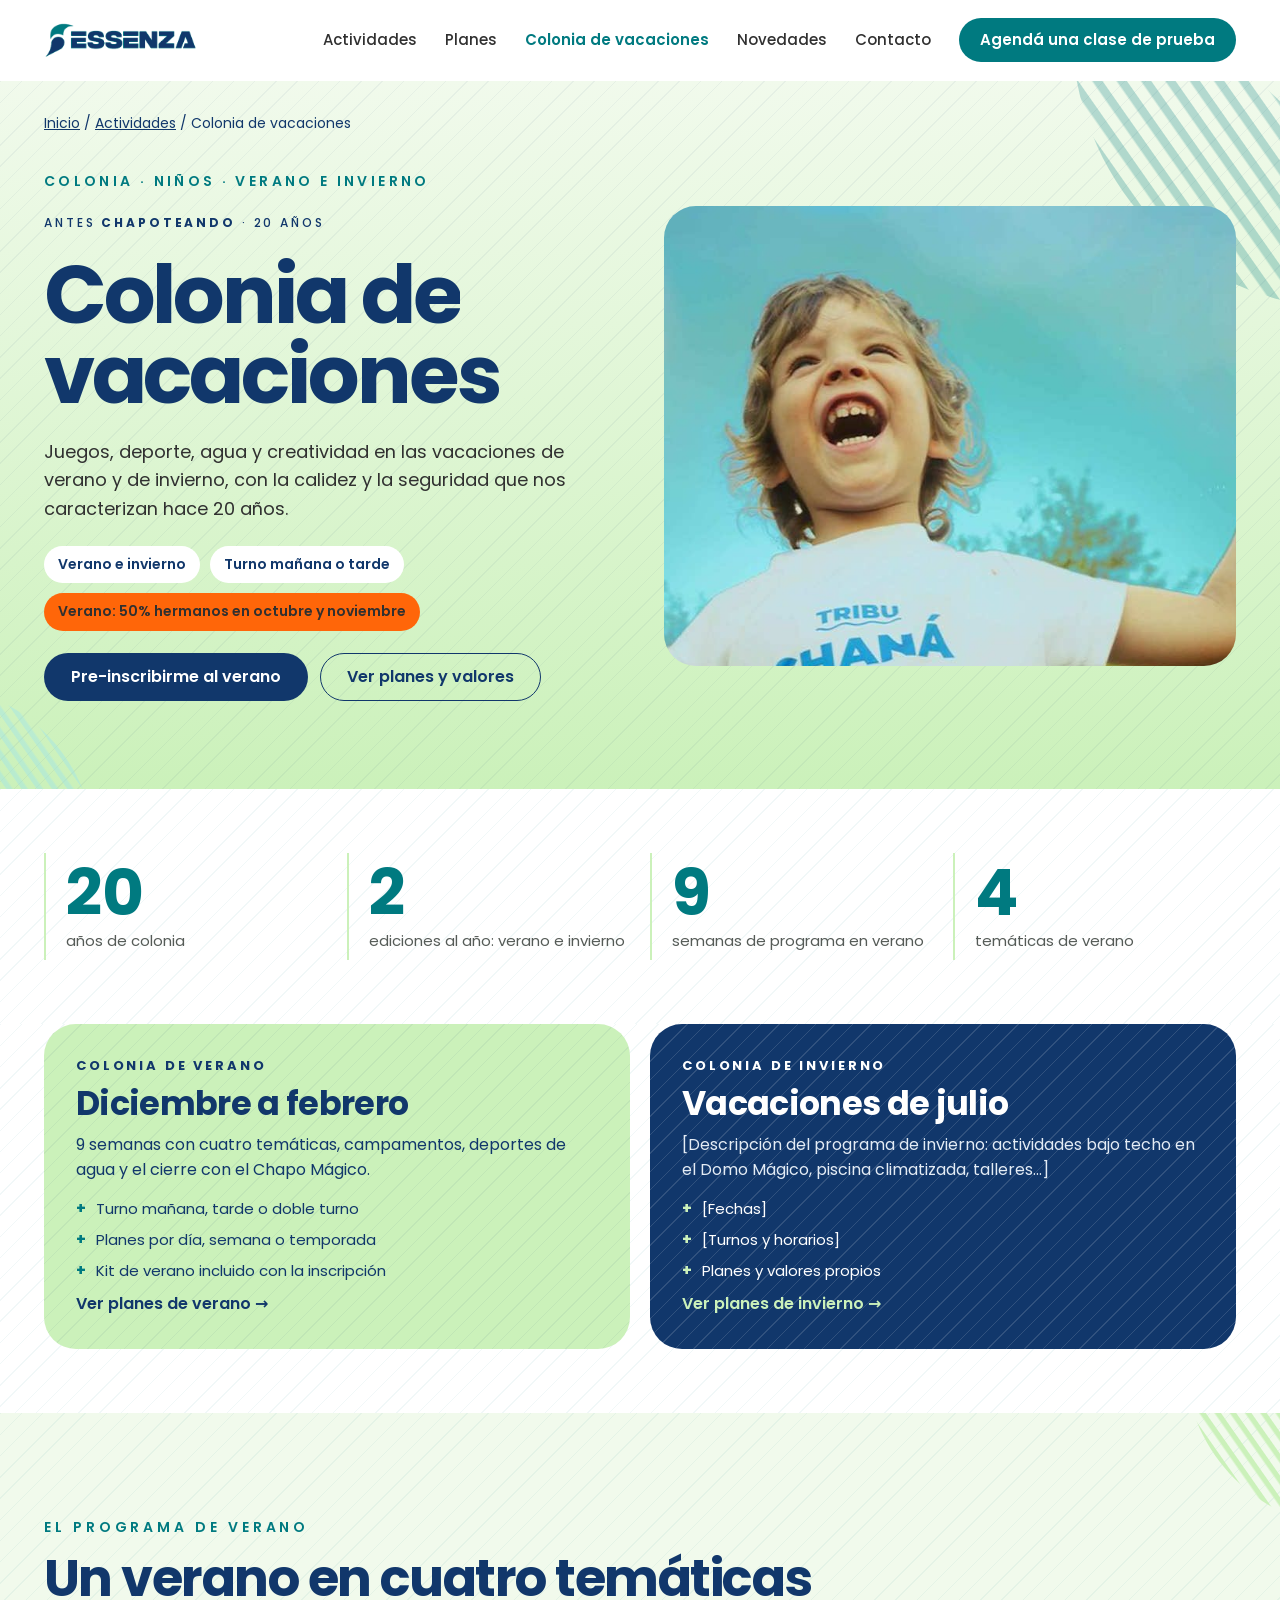
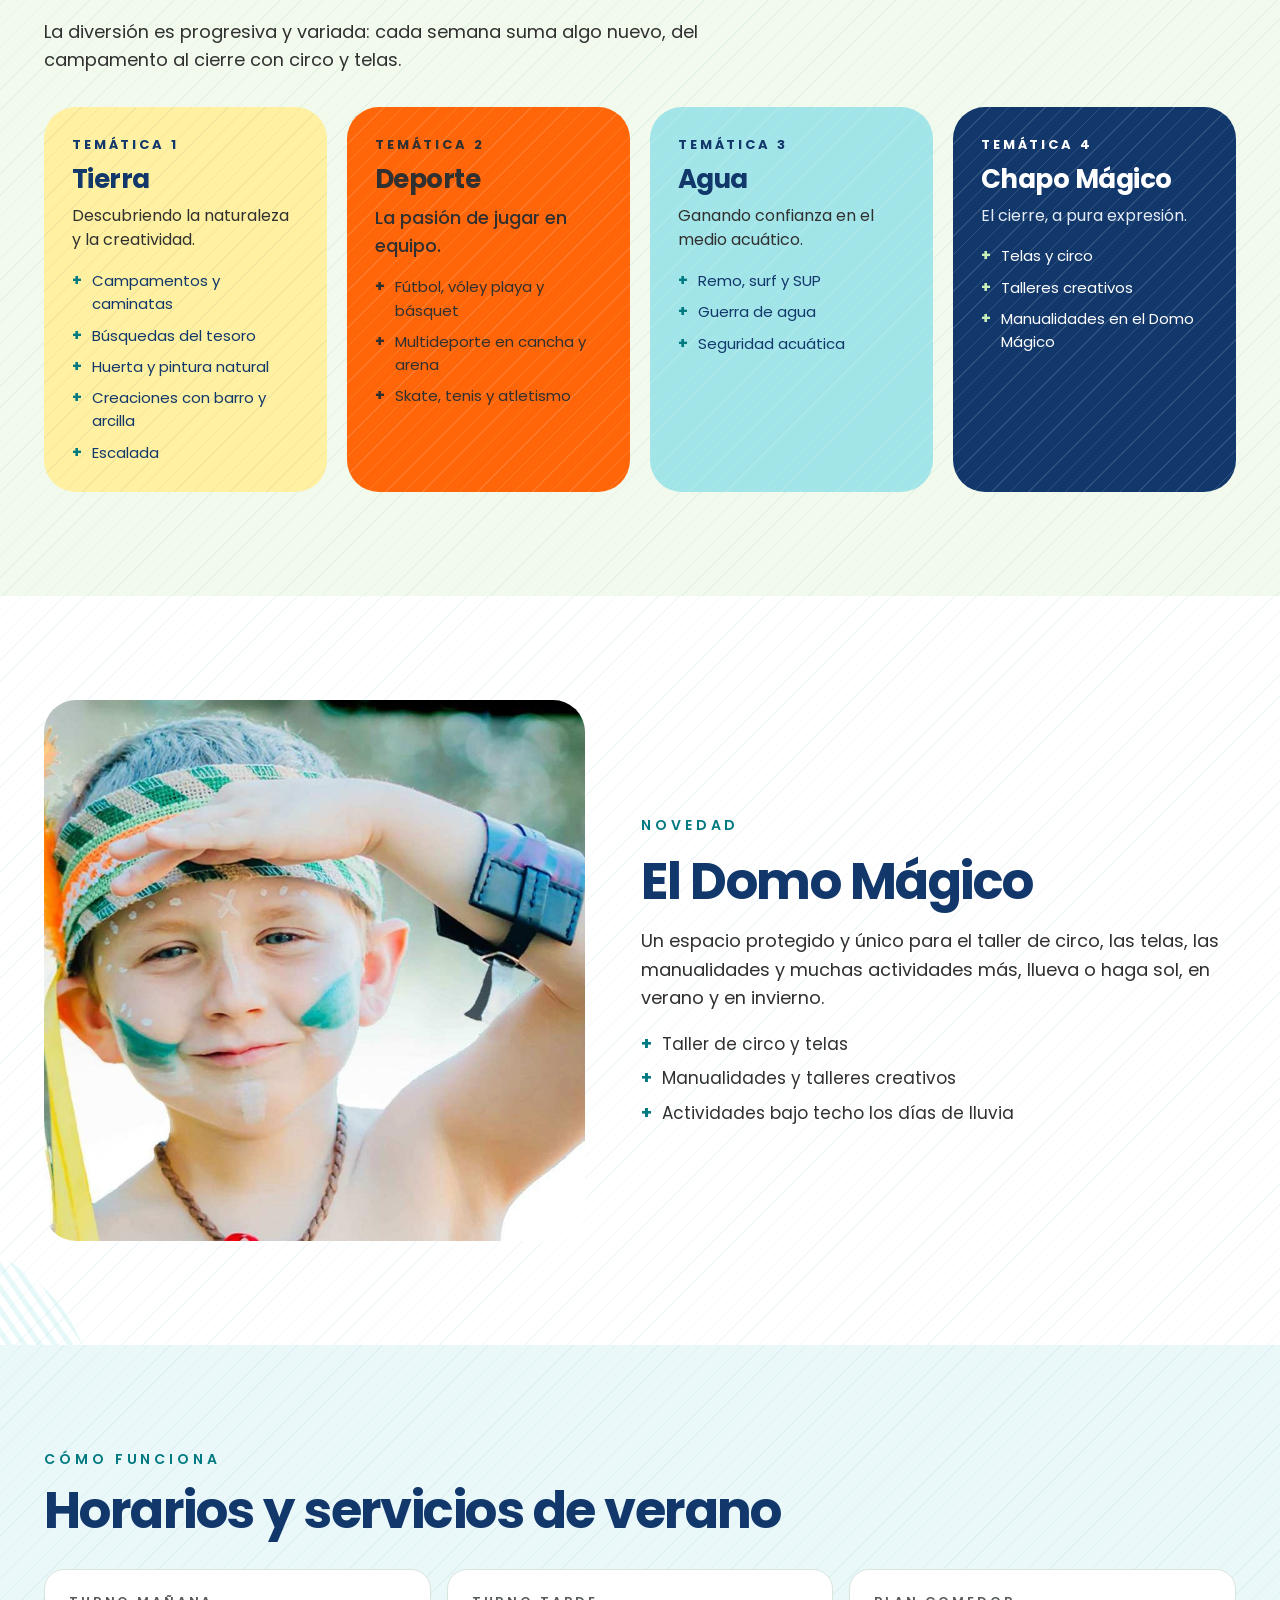
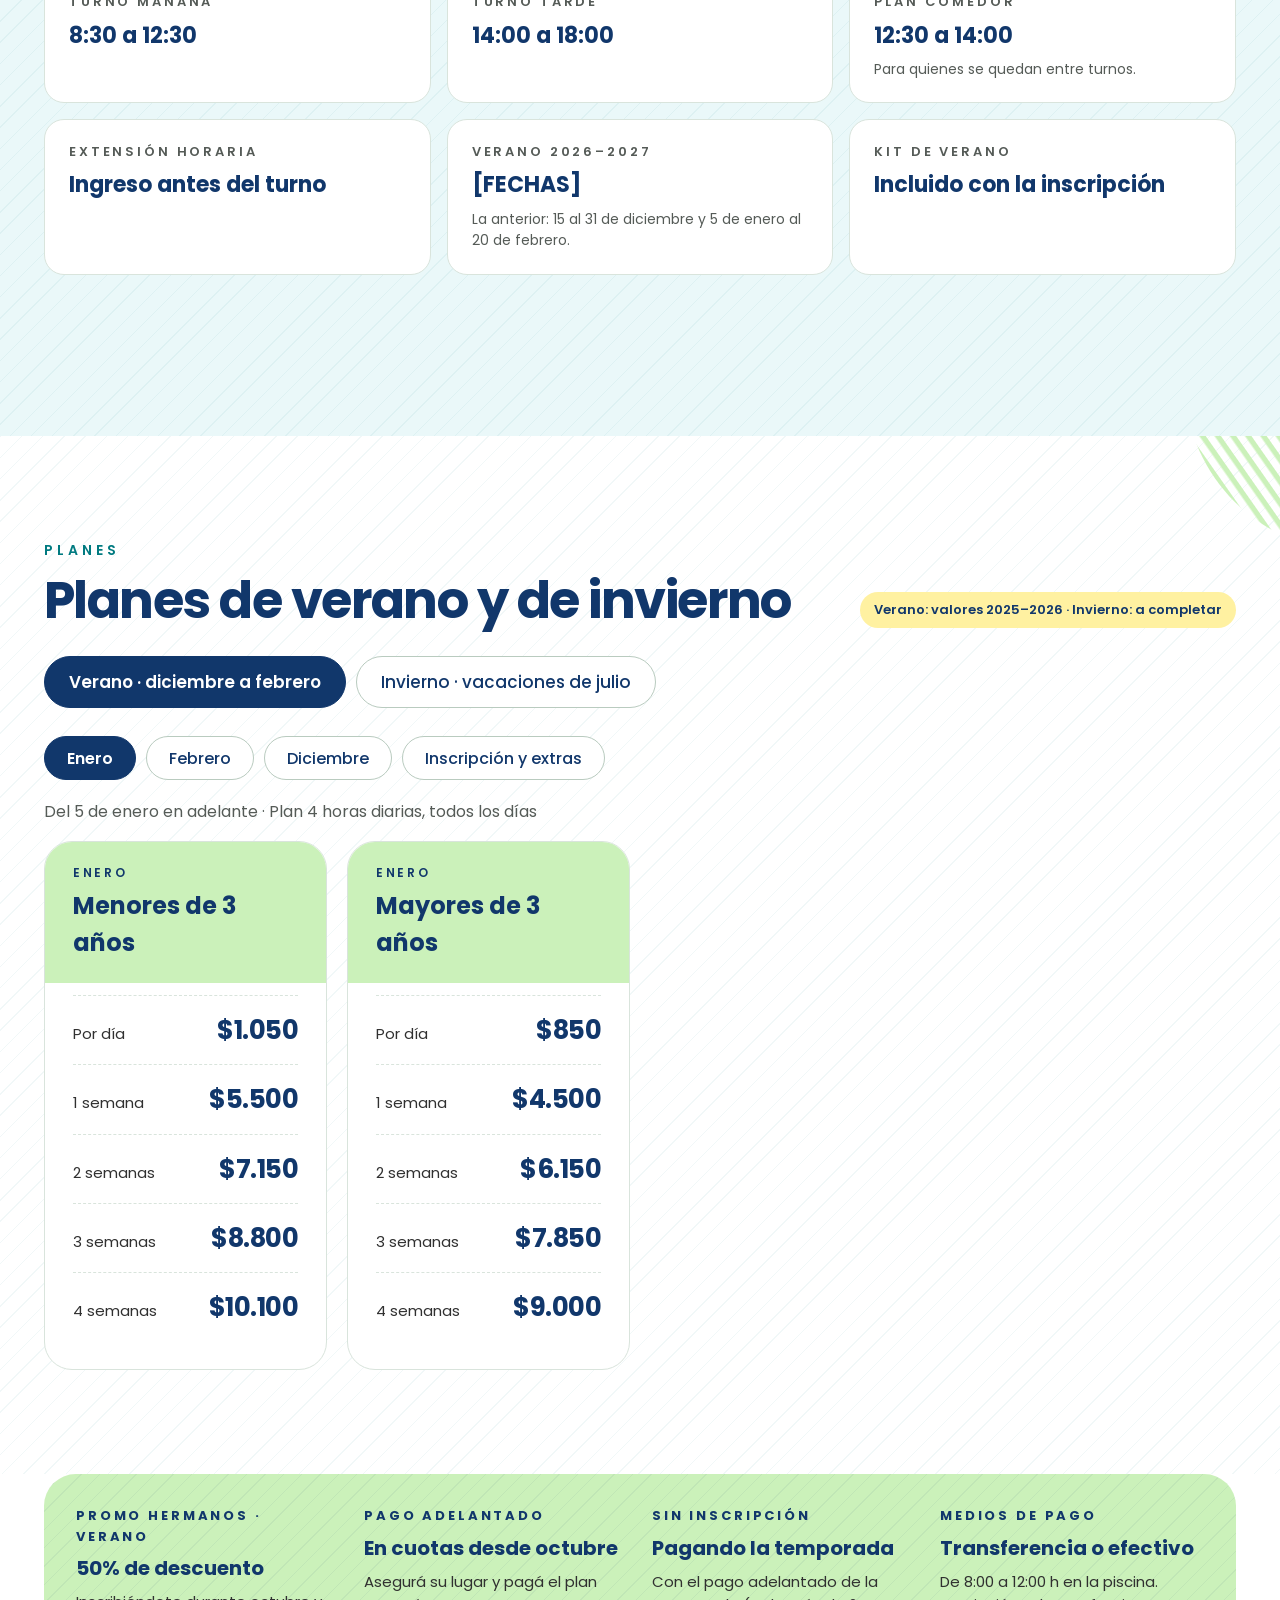
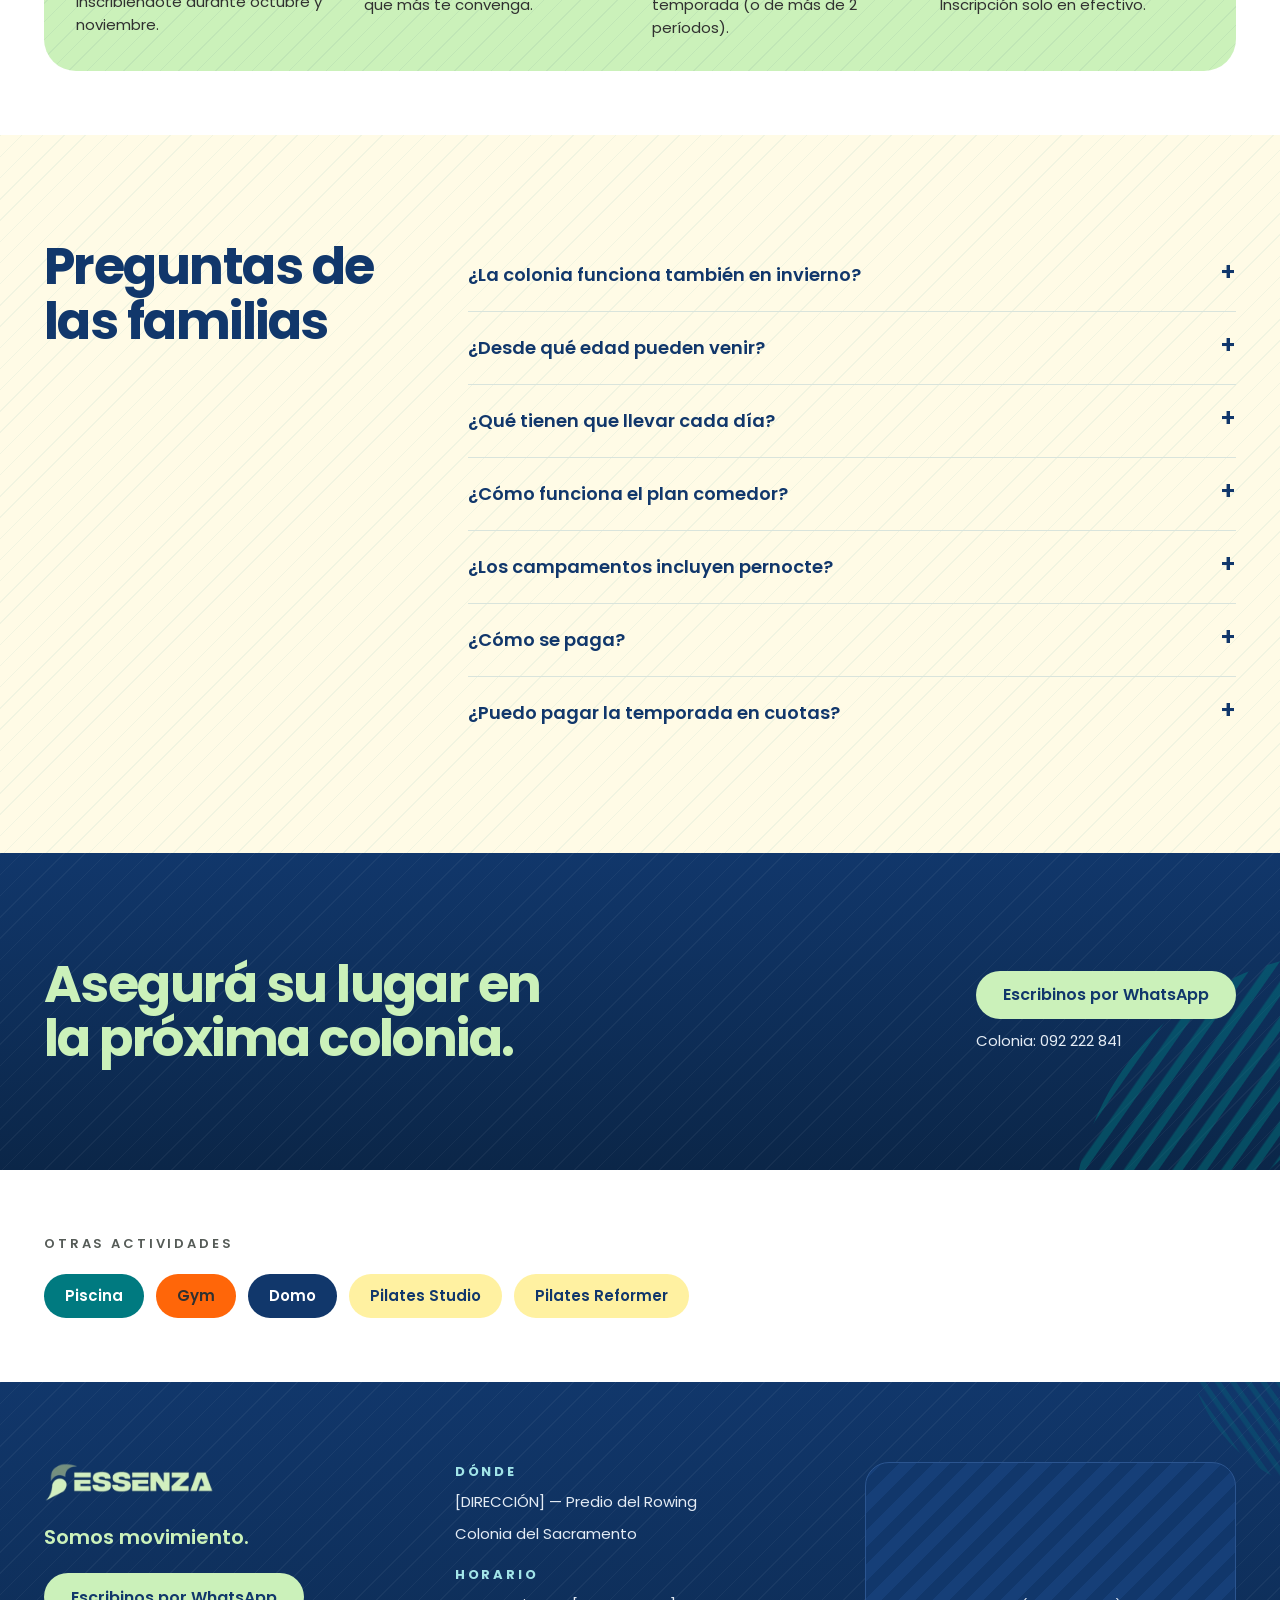
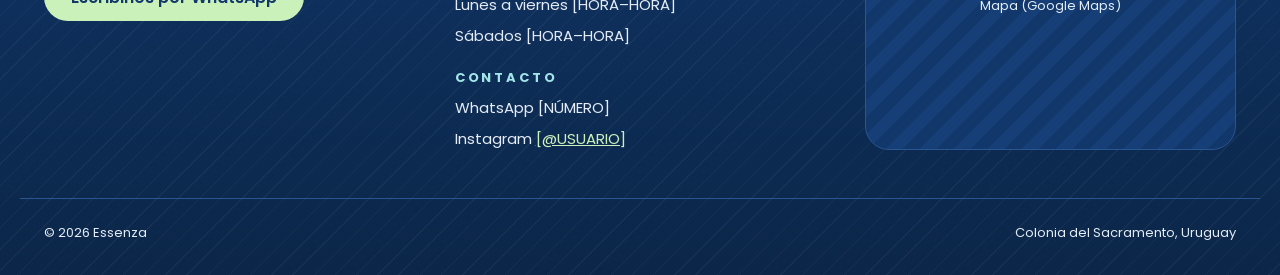
==== commit 2f9e3a9a: "Fotos Domo" ====
--- a/colonia.html
+++ b/colonia.html
@@ -23,9 +23,9 @@
       <a class="nav__link" href="index.html#actividades">Actividades</a>
       <a class="nav__link" href="planes.html">Planes</a>
       <a class="nav__link" href="colonia.html" aria-current="page">Colonia de vacaciones</a>
-      <a class="nav__link" href="index.html#cumples">Cumpleaños</a>
+      <a class="nav__link" href="novedades.html">Novedades</a>
       <a class="nav__link" href="#contacto">Contacto</a>
-      <a class="btn btn--primary btn--sm" href="https://wa.me/598XXXXXXXX" target="_blank" rel="noopener">Agendá una clase de prueba</a>
+      <a class="btn btn--primary btn--sm" href="https://wa.me/598XXXXXXXX" data-wa="general" target="_blank" rel="noopener">Agendá una clase de prueba</a>
     </div>
   </nav>
 </header>
@@ -43,7 +43,7 @@
         <p class="lead fade-in">Juegos, deporte, agua y creatividad en las vacaciones de verano y de invierno, con la calidez y la seguridad que nos caracterizan hace 20 años.</p>
         <div class="pills fade-in"><span>Verano e invierno</span><span>Turno mañana o tarde</span><span class="is-gift">Verano: 50% hermanos en octubre y noviembre</span></div>
         <div class="hero__ctas fade-in">
-          <a class="btn btn--azul" href="https://wa.me/59892222841" target="_blank" rel="noopener">Pre-inscribirme al verano</a>
+          <a class="btn btn--azul" href="https://wa.me/59892222841" data-wa="colonia" target="_blank" rel="noopener">Pre-inscribirme al verano</a>
           <a class="btn btn--outline" href="#planes">Ver planes y valores</a>
         </div>
       </div>
@@ -73,8 +73,8 @@
     <div class="tile tile--azul-t lined edition" data-reveal="2">
       <span class="tile__kicker">Colonia de invierno</span>
       <h3>Vacaciones de julio</h3>
-      <p>[Descripción del programa de invierno: actividades bajo techo en el Domo Mágico, piscina climatizada, talleres…]</p>
-      <ul class="ticks"><li>[Fechas]</li><li>[Turnos y horarios]</li><li>Planes y valores propios</li></ul>
+      <p data-dato="colonia_invierno_descripcion">[Descripción del programa de invierno: actividades bajo techo en el Domo Mágico, piscina climatizada, talleres…]</p>
+      <ul class="ticks"><li data-dato="colonia_invierno_fechas">[Fechas]</li><li data-dato="colonia_invierno_horarios">[Turnos y horarios]</li><li>Planes y valores propios</li></ul>
       <a class="link-arrow" href="#planes" style="color: var(--verde)">Ver planes de invierno <span class="arrow" aria-hidden="true">→</span></a>
     </div>
   </div>
@@ -116,10 +116,10 @@
       <div class="info" data-reveal="2"><span class="side__label">Turno tarde</span><b>14:00 a 18:00</b></div>
       <div class="info" data-reveal="3"><span class="side__label">Plan comedor</span><b>12:30 a 14:00</b><span class="muted">Para quienes se quedan entre turnos.</span></div>
       <div class="info" data-reveal="1"><span class="side__label">Extensión horaria</span><b>Ingreso antes del turno</b></div>
-      <div class="info" data-reveal="2"><span class="side__label">Verano 2026–2027</span><b>[FECHAS]</b><span class="muted">La anterior: 15 al 31 de diciembre y 5 de enero al 20 de febrero.</span></div>
+      <div class="info" data-reveal="2"><span class="side__label">Verano 2026–2027</span><b data-dato="colonia_verano_fechas">[FECHAS]</b><span class="muted">La anterior: 15 al 31 de diciembre y 5 de enero al 20 de febrero.</span></div>
       <div class="info" data-reveal="3"><span class="side__label">Kit de verano</span><b>Incluido con la inscripción</b></div>
     </div>
-    <p class="muted" data-reveal="1">La colonia de invierno tiene sus propios horarios: [completar]. Dirección de la colonia: <strong style="color: var(--azul)">Prof. Rosario Guillot</strong></p>
+    <p class="muted" data-reveal="1">La colonia de invierno tiene sus propios horarios: <span data-dato="colonia_invierno_horarios">[completar]</span>. Dirección de la colonia: <strong style="color: var(--azul)">Prof. Rosario Guillot</strong></p>
   </div>
 </section>
 
@@ -138,14 +138,14 @@
     <div data-reveal="3">
       <div id="panel-verano" role="tabpanel" aria-labelledby="tab-verano" class="stack" style="gap: 20px">
         <div class="chips" role="tablist" aria-label="Planes de verano"><button class="chip" type="button" role="tab" id="tab-enero" aria-selected="true" aria-controls="panel-enero" tabindex="0">Enero</button><button class="chip" type="button" role="tab" id="tab-febrero" aria-selected="false" aria-controls="panel-febrero" tabindex="-1">Febrero</button><button class="chip" type="button" role="tab" id="tab-diciembre" aria-selected="false" aria-controls="panel-diciembre" tabindex="-1">Diciembre</button><button class="chip" type="button" role="tab" id="tab-extras" aria-selected="false" aria-controls="panel-extras" tabindex="-1">Inscripción y extras</button></div>
-<div id="panel-enero" role="tabpanel" aria-labelledby="tab-enero"><p class="muted" style="margin-bottom: 16px">Del 5 de enero en adelante · Plan 4 horas diarias, todos los días</p><div class="price-grid"><div class="price-card"><div class="price-card__head bg-colonia"><span>Enero</span><strong>Menores de 3 años</strong></div><div class="price-card__body"><div class="rows p-full"><div><span>Por día</span><b>$1.050</b></div><div><span>1 semana</span><b>$5.500</b></div><div><span>2 semanas</span><b>$7.150</b></div><div><span>3 semanas</span><b>$8.800</b></div><div><span>4 semanas</span><b>$10.100</b></div></div><div class="rows p-from"><div><span>desde</span><b>$1.050</b></div></div><div class="rows p-hide"><div><span>Valores</span><b>Consultá</b></div></div></div></div><div class="price-card"><div class="price-card__head bg-colonia"><span>Enero</span><strong>Mayores de 3 años</strong></div><div class="price-card__body"><div class="rows p-full"><div><span>Por día</span><b>$850</b></div><div><span>1 semana</span><b>$4.500</b></div><div><span>2 semanas</span><b>$6.150</b></div><div><span>3 semanas</span><b>$7.850</b></div><div><span>4 semanas</span><b>$9.000</b></div></div><div class="rows p-from"><div><span>desde</span><b>$850</b></div></div><div class="rows p-hide"><div><span>Valores</span><b>Consultá</b></div></div></div></div></div></div>
-<div id="panel-febrero" role="tabpanel" aria-labelledby="tab-febrero" hidden><p class="muted" style="margin-bottom: 16px">Hasta el 20 de febrero · Plan 4 horas diarias, todos los días</p><div class="price-grid"><div class="price-card"><div class="price-card__head bg-colonia"><span>Febrero</span><strong>Menores de 3 años</strong></div><div class="price-card__body"><div class="rows p-full"><div><span>Por día</span><b>$1.050</b></div><div><span>1 semana</span><b>$5.300</b></div><div><span>2 semanas</span><b>$6.900</b></div><div><span>3 semanas</span><b>$8.500</b></div></div><div class="rows p-from"><div><span>desde</span><b>$1.050</b></div></div><div class="rows p-hide"><div><span>Valores</span><b>Consultá</b></div></div></div></div><div class="price-card"><div class="price-card__head bg-colonia"><span>Febrero</span><strong>Mayores de 3 años</strong></div><div class="price-card__body"><div class="rows p-full"><div><span>Por día</span><b>$850</b></div><div><span>1 semana</span><b>$4.300</b></div><div><span>2 semanas</span><b>$5.950</b></div><div><span>3 semanas</span><b>$7.560</b></div></div><div class="rows p-from"><div><span>desde</span><b>$850</b></div></div><div class="rows p-hide"><div><span>Valores</span><b>Consultá</b></div></div></div></div></div></div>
-<div id="panel-diciembre" role="tabpanel" aria-labelledby="tab-diciembre" hidden><p class="muted" style="margin-bottom: 16px">Del 15 al 31 de diciembre (no aplica el 25) · Todos los días</p><div class="price-grid"><div class="price-card"><div class="price-card__head bg-colonia"><span>Diciembre</span><strong>Menores de 3 años</strong></div><div class="price-card__body"><div class="rows p-full"><div><span>Turno (4 h por día)</span><b>$6.500</b></div><div><span>Turno y medio</span><b>$9.750</b></div><div><span>Doble turno</span><b>$12.000</b></div></div><div class="rows p-from"><div><span>desde</span><b>$6.500</b></div></div><div class="rows p-hide"><div><span>Valores</span><b>Consultá</b></div></div></div></div><div class="price-card"><div class="price-card__head bg-colonia"><span>Diciembre</span><strong>Mayores de 3 años</strong></div><div class="price-card__body"><div class="rows p-full"><div><span>Turno (4 h por día)</span><b>$5.400</b></div><div><span>Turno y medio</span><b>$8.100</b></div><div><span>Doble turno</span><b>$9.000</b></div></div><div class="rows p-from"><div><span>desde</span><b>$5.400</b></div></div><div class="rows p-hide"><div><span>Valores</span><b>Consultá</b></div></div></div></div></div></div>
-<div id="panel-extras" role="tabpanel" aria-labelledby="tab-extras" hidden><p class="muted" style="margin-bottom: 16px">La inscripción de verano incluye el kit de verano</p><div class="price-grid"><div class="price-card"><div class="price-card__head bg-colonia"><span>Inscripción y extras</span><strong>Inscripción y matrícula</strong></div><div class="price-card__body"><div class="rows p-full"><div><span>Noviembre · socios</span><b>$1.500</b></div><div><span>Noviembre · no socios</span><b>$1.800</b></div><div><span>Hasta el 15/12</span><b>$1.800</b></div><div><span>Hasta el 30/12</span><b>$1.950</b></div><div><span>Enero</span><b>$2.100</b></div></div><div class="rows p-from"><div><span>desde</span><b>$1.500</b></div></div><div class="rows p-hide"><div><span>Valores</span><b>Consultá</b></div></div></div></div><div class="price-card"><div class="price-card__head bg-colonia"><span>Inscripción y extras</span><strong>Plan comedor</strong></div><div class="price-card__body"><div class="rows p-full"><div><span>Durante diciembre</span><b>$1.100</b></div><div><span>Mensual</span><b>$2.200</b></div><div><span>Toda la temporada</span><b>$3.800</b></div></div><div class="rows p-from"><div><span>desde</span><b>$1.100</b></div></div><div class="rows p-hide"><div><span>Valores</span><b>Consultá</b></div></div></div></div><div class="price-card"><div class="price-card__head bg-colonia"><span>Inscripción y extras</span><strong>Extensión horaria</strong></div><div class="price-card__body"><div class="rows p-full"><div><span>Ingreso antes del turno</span><b>$1.600</b></div></div><div class="rows p-from"><div><span>desde</span><b>$1.600</b></div></div><div class="rows p-hide"><div><span>Valores</span><b>Consultá</b></div></div></div></div></div></div>
+<div id="panel-enero" role="tabpanel" aria-labelledby="tab-enero"><p class="muted" style="margin-bottom: 16px">Del 5 de enero en adelante · Plan 4 horas diarias, todos los días</p><div class="price-grid"><div class="price-card"><div class="price-card__head bg-colonia"><span>Enero</span><strong>Menores de 3 años</strong></div><div class="price-card__body"><div class="rows p-full"><div><span>Por día</span><b data-precio="colonia-enero-menores-de-3-anos.por-dia">$1.050</b></div><div><span>1 semana</span><b data-precio="colonia-enero-menores-de-3-anos.1-semana">$5.500</b></div><div><span>2 semanas</span><b data-precio="colonia-enero-menores-de-3-anos.2-semanas">$7.150</b></div><div><span>3 semanas</span><b data-precio="colonia-enero-menores-de-3-anos.3-semanas">$8.800</b></div><div><span>4 semanas</span><b data-precio="colonia-enero-menores-de-3-anos.4-semanas">$10.100</b></div></div><div class="rows p-from"><div><span>desde</span><b data-desde="colonia-enero-menores-de-3-anos">$1.050</b></div></div><div class="rows p-hide"><div><span>Valores</span><b>Consultá</b></div></div></div></div><div class="price-card"><div class="price-card__head bg-colonia"><span>Enero</span><strong>Mayores de 3 años</strong></div><div class="price-card__body"><div class="rows p-full"><div><span>Por día</span><b data-precio="colonia-enero-mayores-de-3-anos.por-dia">$850</b></div><div><span>1 semana</span><b data-precio="colonia-enero-mayores-de-3-anos.1-semana">$4.500</b></div><div><span>2 semanas</span><b data-precio="colonia-enero-mayores-de-3-anos.2-semanas">$6.150</b></div><div><span>3 semanas</span><b data-precio="colonia-enero-mayores-de-3-anos.3-semanas">$7.850</b></div><div><span>4 semanas</span><b data-precio="colonia-enero-mayores-de-3-anos.4-semanas">$9.000</b></div></div><div class="rows p-from"><div><span>desde</span><b data-desde="colonia-enero-mayores-de-3-anos">$850</b></div></div><div class="rows p-hide"><div><span>Valores</span><b>Consultá</b></div></div></div></div></div></div>
+<div id="panel-febrero" role="tabpanel" aria-labelledby="tab-febrero" hidden><p class="muted" style="margin-bottom: 16px">Hasta el 20 de febrero · Plan 4 horas diarias, todos los días</p><div class="price-grid"><div class="price-card"><div class="price-card__head bg-colonia"><span>Febrero</span><strong>Menores de 3 años</strong></div><div class="price-card__body"><div class="rows p-full"><div><span>Por día</span><b data-precio="colonia-febrero-menores-de-3-anos.por-dia">$1.050</b></div><div><span>1 semana</span><b data-precio="colonia-febrero-menores-de-3-anos.1-semana">$5.300</b></div><div><span>2 semanas</span><b data-precio="colonia-febrero-menores-de-3-anos.2-semanas">$6.900</b></div><div><span>3 semanas</span><b data-precio="colonia-febrero-menores-de-3-anos.3-semanas">$8.500</b></div></div><div class="rows p-from"><div><span>desde</span><b data-desde="colonia-febrero-menores-de-3-anos">$1.050</b></div></div><div class="rows p-hide"><div><span>Valores</span><b>Consultá</b></div></div></div></div><div class="price-card"><div class="price-card__head bg-colonia"><span>Febrero</span><strong>Mayores de 3 años</strong></div><div class="price-card__body"><div class="rows p-full"><div><span>Por día</span><b data-precio="colonia-febrero-mayores-de-3-anos.por-dia">$850</b></div><div><span>1 semana</span><b data-precio="colonia-febrero-mayores-de-3-anos.1-semana">$4.300</b></div><div><span>2 semanas</span><b data-precio="colonia-febrero-mayores-de-3-anos.2-semanas">$5.950</b></div><div><span>3 semanas</span><b data-precio="colonia-febrero-mayores-de-3-anos.3-semanas">$7.560</b></div></div><div class="rows p-from"><div><span>desde</span><b data-desde="colonia-febrero-mayores-de-3-anos">$850</b></div></div><div class="rows p-hide"><div><span>Valores</span><b>Consultá</b></div></div></div></div></div></div>
+<div id="panel-diciembre" role="tabpanel" aria-labelledby="tab-diciembre" hidden><p class="muted" style="margin-bottom: 16px">Del 15 al 31 de diciembre (no aplica el 25) · Todos los días</p><div class="price-grid"><div class="price-card"><div class="price-card__head bg-colonia"><span>Diciembre</span><strong>Menores de 3 años</strong></div><div class="price-card__body"><div class="rows p-full"><div><span>Turno (4 h por día)</span><b data-precio="colonia-diciembre-menores-de-3-anos.turno-4-h-por-dia">$6.500</b></div><div><span>Turno y medio</span><b data-precio="colonia-diciembre-menores-de-3-anos.turno-y-medio">$9.750</b></div><div><span>Doble turno</span><b data-precio="colonia-diciembre-menores-de-3-anos.doble-turno">$12.000</b></div></div><div class="rows p-from"><div><span>desde</span><b data-desde="colonia-diciembre-menores-de-3-anos">$6.500</b></div></div><div class="rows p-hide"><div><span>Valores</span><b>Consultá</b></div></div></div></div><div class="price-card"><div class="price-card__head bg-colonia"><span>Diciembre</span><strong>Mayores de 3 años</strong></div><div class="price-card__body"><div class="rows p-full"><div><span>Turno (4 h por día)</span><b data-precio="colonia-diciembre-mayores-de-3-anos.turno-4-h-por-dia">$5.400</b></div><div><span>Turno y medio</span><b data-precio="colonia-diciembre-mayores-de-3-anos.turno-y-medio">$8.100</b></div><div><span>Doble turno</span><b data-precio="colonia-diciembre-mayores-de-3-anos.doble-turno">$9.000</b></div></div><div class="rows p-from"><div><span>desde</span><b data-desde="colonia-diciembre-mayores-de-3-anos">$5.400</b></div></div><div class="rows p-hide"><div><span>Valores</span><b>Consultá</b></div></div></div></div></div></div>
+<div id="panel-extras" role="tabpanel" aria-labelledby="tab-extras" hidden><p class="muted" style="margin-bottom: 16px">La inscripción de verano incluye el kit de verano</p><div class="price-grid"><div class="price-card"><div class="price-card__head bg-colonia"><span>Inscripción y extras</span><strong>Inscripción y matrícula</strong></div><div class="price-card__body"><div class="rows p-full"><div><span>Noviembre · socios</span><b data-precio="colonia-extras-inscripcion-y-matricula.noviembre-socios">$1.500</b></div><div><span>Noviembre · no socios</span><b data-precio="colonia-extras-inscripcion-y-matricula.noviembre-no-socios">$1.800</b></div><div><span>Hasta el 15/12</span><b data-precio="colonia-extras-inscripcion-y-matricula.hasta-el-15-12">$1.800</b></div><div><span>Hasta el 30/12</span><b data-precio="colonia-extras-inscripcion-y-matricula.hasta-el-30-12">$1.950</b></div><div><span>Enero</span><b data-precio="colonia-extras-inscripcion-y-matricula.enero">$2.100</b></div></div><div class="rows p-from"><div><span>desde</span><b data-desde="colonia-extras-inscripcion-y-matricula">$1.500</b></div></div><div class="rows p-hide"><div><span>Valores</span><b>Consultá</b></div></div></div></div><div class="price-card"><div class="price-card__head bg-colonia"><span>Inscripción y extras</span><strong>Plan comedor</strong></div><div class="price-card__body"><div class="rows p-full"><div><span>Durante diciembre</span><b data-precio="colonia-extras-plan-comedor.durante-diciembre">$1.100</b></div><div><span>Mensual</span><b data-precio="colonia-extras-plan-comedor.mensual">$2.200</b></div><div><span>Toda la temporada</span><b data-precio="colonia-extras-plan-comedor.toda-la-temporada">$3.800</b></div></div><div class="rows p-from"><div><span>desde</span><b data-desde="colonia-extras-plan-comedor">$1.100</b></div></div><div class="rows p-hide"><div><span>Valores</span><b>Consultá</b></div></div></div></div><div class="price-card"><div class="price-card__head bg-colonia"><span>Inscripción y extras</span><strong>Extensión horaria</strong></div><div class="price-card__body"><div class="rows p-full"><div><span>Ingreso antes del turno</span><b data-precio="colonia-extras-extension-horaria.ingreso-antes-del-turno">$1.600</b></div></div><div class="rows p-from"><div><span>desde</span><b data-desde="colonia-extras-extension-horaria">$1.600</b></div></div><div class="rows p-hide"><div><span>Valores</span><b>Consultá</b></div></div></div></div></div></div>
       </div>
       <div id="panel-invierno" role="tabpanel" aria-labelledby="tab-invierno" hidden>
-        <p class="muted" style="margin-bottom: 16px">Vacaciones de julio · [FECHAS] · [HORARIOS]</p>
-        <div class="price-grid"><div class="price-card"><div class="price-card__head bg-bienestar"><span>Invierno</span><strong>Por día</strong></div><div class="price-card__body"><div class="rows"><div><span>Menores de 3 años</span><b>[—]</b></div><div><span>Mayores de 3 años</span><b>[—]</b></div></div></div></div><div class="price-card"><div class="price-card__head bg-bienestar"><span>Invierno</span><strong>Por semana</strong></div><div class="price-card__body"><div class="rows"><div><span>Menores de 3 años</span><b>[—]</b></div><div><span>Mayores de 3 años</span><b>[—]</b></div></div></div></div><div class="price-card"><div class="price-card__head bg-bienestar"><span>Invierno</span><strong>Toda la edición</strong></div><div class="price-card__body"><div class="rows"><div><span>Menores de 3 años</span><b>[—]</b></div><div><span>Mayores de 3 años</span><b>[—]</b></div></div></div></div></div>
+        <p class="muted" style="margin-bottom: 16px">Vacaciones de julio · <span data-dato="colonia_invierno_fechas">[FECHAS]</span> · <span data-dato="colonia_invierno_horarios">[HORARIOS]</span></p>
+        <div class="price-grid"><div class="price-card"><div class="price-card__head bg-bienestar"><span>Invierno</span><strong>Por día</strong></div><div class="price-card__body"><div class="rows p-full"><div><span>Menores de 3 años</span><b data-precio="colonia-invierno-por-dia.menores-de-3-anos">[—]</b></div><div><span>Mayores de 3 años</span><b data-precio="colonia-invierno-por-dia.mayores-de-3-anos">[—]</b></div></div><div class="rows p-from"><div><span>desde</span><b data-desde="colonia-invierno-por-dia">[—]</b></div></div><div class="rows p-hide"><div><span>Valores</span><b>Consultá</b></div></div></div></div><div class="price-card"><div class="price-card__head bg-bienestar"><span>Invierno</span><strong>Por semana</strong></div><div class="price-card__body"><div class="rows p-full"><div><span>Menores de 3 años</span><b data-precio="colonia-invierno-por-dia.menores-de-3-anos">[—]</b></div><div><span>Mayores de 3 años</span><b data-precio="colonia-invierno-por-dia.mayores-de-3-anos">[—]</b></div></div><div class="rows p-from"><div><span>desde</span><b data-desde="colonia-invierno-por-dia">[—]</b></div></div><div class="rows p-hide"><div><span>Valores</span><b>Consultá</b></div></div></div></div><div class="price-card"><div class="price-card__head bg-bienestar"><span>Invierno</span><strong>Toda la edición</strong></div><div class="price-card__body"><div class="rows p-full"><div><span>Menores de 3 años</span><b data-precio="colonia-invierno-por-dia.menores-de-3-anos">[—]</b></div><div><span>Mayores de 3 años</span><b data-precio="colonia-invierno-por-dia.mayores-de-3-anos">[—]</b></div></div><div class="rows p-from"><div><span>desde</span><b data-desde="colonia-invierno-por-dia">[—]</b></div></div><div class="rows p-hide"><div><span>Valores</span><b>Consultá</b></div></div></div></div></div>
       </div>
     </div>
   </div>
@@ -174,7 +174,7 @@
   <div class="wrap cta-row">
     <h2 class="h2" data-reveal="1">Asegurá su lugar en la próxima colonia.</h2>
     <div class="stack" style="gap: 10px; align-items: flex-start" data-reveal="2">
-      <a class="btn btn--verde" href="https://wa.me/59892222841" target="_blank" rel="noopener">Escribinos por WhatsApp</a>
+      <a class="btn btn--verde" href="https://wa.me/59892222841" data-wa="colonia" target="_blank" rel="noopener">Escribinos por WhatsApp</a>
       <span style="color: var(--azul-claro); font-size: 15px">Colonia: 092 222 841</span>
     </div>
   </div>
@@ -193,18 +193,18 @@
     <div class="footer__brand" data-reveal="1">
       <img src="img/logo-essenza-negativo.png" alt="Essenza" width="170" height="40">
       <p>Somos movimiento.</p>
-      <a class="btn btn--verde" href="https://wa.me/598XXXXXXXX" target="_blank" rel="noopener">Escribinos por WhatsApp</a>
+      <a class="btn btn--verde" href="https://wa.me/598XXXXXXXX" data-wa="general" target="_blank" rel="noopener">Escribinos por WhatsApp</a>
     </div>
     <div class="footer__info" data-reveal="2">
       <strong>Dónde</strong>
-      <span>[DIRECCIÓN] — Predio del Rowing</span>
+      <span><span data-dato="direccion">[DIRECCIÓN]</span> — Predio del Rowing</span>
       <span>Colonia del Sacramento</span>
       <strong>Horario</strong>
-      <span>Lunes a viernes [HORA–HORA]</span>
-      <span>Sábados [HORA–HORA]</span>
+      <span>Lunes a viernes <span data-dato="horario_semana">[HORA–HORA]</span></span>
+      <span>Sábados <span data-dato="horario_sabado">[HORA–HORA]</span></span>
       <strong>Contacto</strong>
-      <span>WhatsApp [NÚMERO]</span>
-      <span>Instagram <a href="https://instagram.com/" target="_blank" rel="noopener">[@USUARIO]</a></span>
+      <span>WhatsApp <span data-dato="whatsapp_texto">[NÚMERO]</span></span>
+      <span>Instagram <a href="https://instagram.com/" target="_blank" rel="noopener" data-dato="instagram">[@USUARIO]</a></span>
     </div>
     <div class="footer__map ph--azul" data-reveal="3">
       <!-- TODO: reemplazar por el iframe de Google Maps del predio -->
@@ -217,6 +217,7 @@
   </div>
 </footer>
 </div>
+<script src="js/datos.js"></script>
 <script src="js/main.js"></script>
 </body>
 </html>
--- a/css/styles.css
+++ b/css/styles.css
@@ -627,3 +627,23 @@
 .edition h3 { font-size: clamp(26px, 2.6vw, 34px); }
 .edition .ticks { margin-top: 4px; }
 .tile--azul-t .ticks li::before { color: var(--verde); }
+
+/* =========================================================
+   Novedades y talleres
+   ========================================================= */
+.news { display: grid; grid-template-columns: repeat(auto-fit, minmax(min(100%, 320px), 1fr)); gap: 24px; }
+.news--page { grid-template-columns: repeat(auto-fill, minmax(min(100%, 340px), 1fr)); }
+.news-card { display: flex; flex-direction: column; background: var(--blanco); border: 1px solid var(--borde); border-radius: var(--radio); overflow: hidden; transition: transform .5s var(--ease), box-shadow .5s var(--ease); }
+.news-card:hover { transform: translateY(-6px); box-shadow: 0 24px 48px -24px rgba(17, 55, 107, .4); }
+.news-card__img { aspect-ratio: 16 / 10; overflow: hidden; max-width: 100%; }
+.news-card__img img { width: 100%; height: 100%; object-fit: cover; transition: transform 1.2s var(--ease); }
+.news-card:hover .news-card__img img { transform: scale(1.05); }
+.news-card__body { display: flex; flex-direction: column; gap: 10px; padding: 24px 26px 28px; flex-grow: 1; }
+.news-card__date { align-self: flex-start; background: var(--amarillo); color: var(--azul); font-size: 13px; font-weight: 600; padding: 6px 12px; border-radius: 999px; }
+.news-card__title { font-size: 24px; line-height: 1.2; font-weight: 700; letter-spacing: -.02em; color: var(--azul); }
+.news-card__text { font-size: 15px; line-height: 1.6; }
+.news-card__place { font-size: 13px; font-weight: 600; letter-spacing: .16em; text-transform: uppercase; color: var(--texto-2); }
+.news-card .btn { align-self: flex-start; margin-top: auto; }
+
+/* video del encabezado (Domo) */
+.act-hero__photo video { position: absolute; inset: 0; width: 100%; height: 100%; object-fit: cover; }
